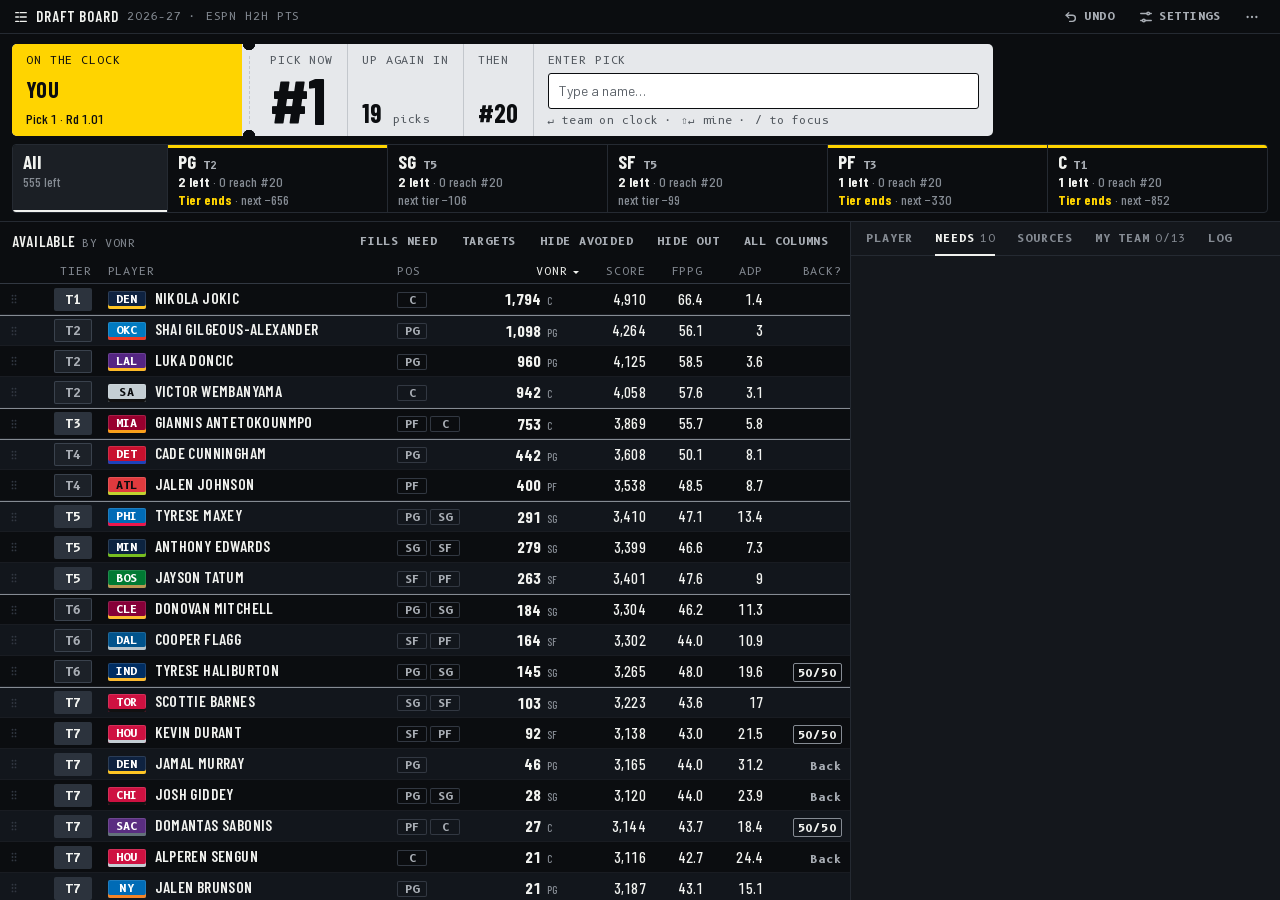
==== public/draft/index.html @ f54442d3 "Add unlisted fantasy basketball draft board at /draft/ Static copy of the 2026-27 ESPN H2H points dr" ====
<!doctype html>
<html lang="en">
<head>
<meta charset="utf-8">
<meta name="viewport" content="width=device-width, initial-scale=1">
<meta name="robots" content="noindex, nofollow">
<title>Draft Board 26–27</title>
<link rel="stylesheet" href="fonts/fonts.css">
<style>
:root{
  --ink:#0b0d10; --slate:#14171c; --slate-2:#1b1f25; --rule:#252a32; --rule-2:#323842;
  --steel:#858b93; --steel-2:#a9aeb5; --white:#f1f2ef;
  --paper:#e6e8eb; --paper-rule:#c3c7cc; --paper-ink:#0b0d10; --paper-label:#4d535a;
  --alert:#ffd400; --alert-ink:#0b0d10;
  --mono:"B612 Mono", ui-monospace, Menlo, monospace;
  --cond:"Barlow Condensed", "Arial Narrow", sans-serif;
  --sans:"Barlow", -apple-system, "Helvetica Neue", sans-serif;
  --num:500 15px/1 "Barlow Condensed", "Arial Narrow", sans-serif;
  --dock:270px;
  --band:#12161c;
  --ease:cubic-bezier(.2,.7,.2,1);
}
*{box-sizing:border-box}
html,body{height:100%;margin:0}
body{background:var(--ink);color:var(--white);font:400 13px/1.4 var(--sans);overflow:hidden;
  -webkit-font-smoothing:antialiased;caret-color:var(--alert)}
::selection{background:var(--alert);color:var(--alert-ink)}
:focus-visible{outline:2px solid var(--alert);outline-offset:2px}
*{scrollbar-width:thin;scrollbar-color:var(--rule-2) transparent}
::-webkit-scrollbar{width:9px;height:9px}
::-webkit-scrollbar-thumb{background:var(--rule-2);border:2px solid var(--ink);border-radius:6px}
::-webkit-scrollbar-track{background:transparent}
button,input,select,textarea{font:inherit;color:inherit}
svg.i{width:14px;height:14px;fill:none;stroke:currentColor;stroke-width:1.6;stroke-linecap:round;stroke-linejoin:round;flex:none}
.mono{font-family:var(--mono)}
.label{font:400 11px/1 var(--mono);letter-spacing:.08em;text-transform:uppercase;color:var(--steel)}

/* ---------- buttons: board vocabulary ---------- */
.btn{display:inline-flex;align-items:center;gap:6px;height:26px;padding:0 10px;border-radius:3px;cursor:pointer;
  font:700 11px/1 var(--mono);letter-spacing:.07em;text-transform:uppercase;white-space:nowrap;
  background:transparent;border:1px solid var(--rule-2);color:var(--white);transition:background .15s,border-color .15s,color .15s}
.btn:hover{border-color:var(--steel)}
.btn:active{background:var(--slate-2)}
.btn.primary{background:var(--alert);border-color:var(--alert);color:var(--alert-ink)}
.btn.primary:hover{background:#ffe04d}
.btn.ghost{border-color:transparent;color:var(--steel-2)}
.btn.ghost:hover{color:var(--white);border-color:var(--rule-2)}
.btn[aria-pressed="true"]{background:var(--white);border-color:var(--white);color:var(--ink)}
.btn.sm{height:24px;padding:0 8px;font-size:11px}
.btn:disabled{opacity:.35;cursor:default}

/* ---------- app frame ---------- */
.app{height:100vh;display:grid;grid-template-columns:minmax(0,1fr);grid-template-rows:auto auto auto minmax(0,1fr)}
.bar{display:flex;align-items:center;gap:10px;height:34px;padding:0 10px 0 14px;border-bottom:1px solid var(--rule)}
.brand{display:flex;align-items:center;gap:8px;font:600 15px/1 var(--cond);letter-spacing:.06em;text-transform:uppercase}
.brand .sub{font:400 11px/1 var(--mono);color:var(--steel);letter-spacing:.08em}
.bar-actions{margin-left:auto;display:flex;gap:2px}
#moreMenu{margin:0;inset:auto;position:fixed;top:36px;right:10px;background:var(--slate-2);border:1px solid var(--rule-2);border-radius:4px;padding:4px;color:var(--white)}
#moreMenu .btn{width:100%;justify-content:flex-start}

/* ---------- the boarding pass ---------- */
.pass{position:relative;z-index:5;display:grid;grid-template-columns:minmax(150px,230px) 14px auto auto auto minmax(200px,460px);justify-self:start;max-width:calc(100% - 24px);
  margin:10px 12px 8px;background:var(--paper);color:var(--paper-ink);border-radius:5px;min-height:92px}
.pass .seg{padding:11px 14px 10px;display:flex;flex-direction:column;justify-content:space-between;gap:6px;border-left:1px solid var(--paper-rule);min-width:0;white-space:nowrap}
.pass .seg:nth-child(3){border-left:0}
#segPick,#segIn,#segThen{min-width:max-content}
.pass .label{color:var(--paper-label)}
.pass .val{font:700 26px/1 var(--cond);letter-spacing:.01em}
.pass .val small{font:400 11px/1 var(--mono);color:var(--paper-label);margin-left:3px;letter-spacing:.04em}
.pass .numeral{font:700 64px/.82 var(--cond);letter-spacing:-.01em}
.stub{padding:11px 14px 10px;display:flex;flex-direction:column;justify-content:space-between;border-radius:5px 0 0 5px;transition:background .25s var(--ease)}
.stub .who{font:700 22px/1 var(--cond);text-transform:uppercase;letter-spacing:.02em;white-space:nowrap;overflow:hidden;text-overflow:ellipsis;max-width:200px}
.stub .pk{font:500 14px/1 var(--cond);color:var(--paper-label);font-variant-numeric:tabular-nums}
.pass.onme .stub{background:var(--alert)}
.pass.onme .stub .pk,.pass.onme .stub .label{color:var(--alert-ink)}
.perf{position:relative;background:
  radial-gradient(circle at 50% 0,var(--ink) 6px,transparent 6.5px) top/14px 14px no-repeat,
  radial-gradient(circle at 50% 100%,var(--ink) 6px,transparent 6.5px) bottom/14px 14px no-repeat}
.perf::after{content:"";position:absolute;left:6.5px;top:12px;bottom:12px;border-left:1.5px dashed var(--paper-rule)}
.pass.onme .perf{background-color:transparent}
.entry{position:relative}
.entry input{width:100%;height:36px;border:1.5px solid var(--paper-ink);border-radius:3px;background:#fff;padding:0 10px;
  font:700 14px/1 var(--mono);letter-spacing:.04em;text-transform:uppercase;color:var(--paper-ink);caret-color:var(--paper-ink)}
.entry input::placeholder{color:#5c6269;font-weight:400;text-transform:none;letter-spacing:0;font-family:var(--sans)}
.entry input:focus-visible{outline:2px solid var(--alert);outline-offset:1px}
.entry .hint.receipt{color:var(--paper-ink);white-space:nowrap;overflow:hidden;text-overflow:ellipsis}
.entry .hint.receipt b{background:var(--paper-ink);color:var(--paper);padding:2px 5px 1px;border-radius:2px;margin-right:4px}
.entry .hint{font:400 11px/1 var(--mono);color:var(--paper-label);letter-spacing:.04em}
#sugg{position:absolute;top:calc(100% - 6px);left:14px;right:14px;background:var(--slate-2);border:1px solid var(--rule-2);border-radius:4px;
  z-index:30;display:none;max-height:360px;overflow:auto;color:var(--white);box-shadow:0 10px 22px rgba(0,0,0,.45)}
#sugg .opt{display:grid;grid-template-columns:1fr auto;gap:8px;padding:7px 10px;cursor:pointer;align-items:baseline}
#sugg .opt.hl{background:var(--rule-2)}
#sugg .opt.gone{opacity:.4}
#sugg .opt .nm{font:600 15px/1.1 var(--cond);text-transform:uppercase;letter-spacing:.02em}
#sugg .opt .meta{font:400 11px/1 var(--mono);color:var(--steel)}
#sugg .foot{padding:6px 10px;border-top:1px solid var(--rule);font:400 10px/1.4 var(--mono);color:var(--steel)}

/* ---------- gate strip: tiers by position ---------- */
.gates{display:grid;grid-template-columns:.7fr repeat(5,1fr);margin:0 12px 8px;border:1px solid var(--rule);border-radius:4px;overflow:hidden}
.gate{all:unset;cursor:pointer;padding:7px 10px 6px;border-left:1px solid var(--rule);display:flex;flex-direction:column;gap:4px;position:relative;min-width:0}
.gate:first-child{border-left:0}
.gate:hover{background:var(--slate)}
.gate[aria-pressed="true"]{background:var(--slate-2)}
.gate[aria-pressed="true"]::after{content:"";position:absolute;left:0;right:0;bottom:0;height:2px;background:var(--white)}
.gate .g{display:flex;align-items:baseline;gap:6px}
.gate .pos{font:700 19px/1 var(--cond);letter-spacing:.02em}
.gate .t{font:700 11px/1 var(--mono);color:var(--steel-2)}
.gate .s{font:500 13.5px/1 var(--cond);font-variant-numeric:tabular-nums;color:var(--steel);white-space:nowrap;overflow:hidden;text-overflow:ellipsis}
.gate .s b{color:var(--white);font-weight:700}
.gate.cliff{box-shadow:inset 0 3px 0 var(--alert)}
.gate.cliff .ends{color:var(--alert)}
.gate.worst{background:var(--alert);color:var(--alert-ink);box-shadow:none}
.gate.worst .t,.gate.worst .s,.gate.worst .s b,.gate.worst .ends{color:var(--alert-ink)}
.gate.worst:hover{background:#ffe04d}
.gate.filled .pos,.gate.filled .s,.gate.filled .s b,.gate.filled .t{color:var(--steel)}

/* ---------- main split ---------- */
.main{display:grid;grid-template-rows:minmax(0,1fr) var(--dock);min-height:0;border-top:1px solid var(--rule)}
.main.collapsed{grid-template-rows:minmax(0,1fr) 34px}
@media (min-width:1200px){
  .main,.main.collapsed{grid-template-rows:none;grid-template-columns:minmax(0,1fr) 430px}
  .dock{border-top:0 !important;border-left:1px solid var(--rule)}
  #collapse{display:none}
  .main.collapsed .dock-body{display:block}
}

/* ---------- departures board ---------- */
.board{display:flex;flex-direction:column;min-height:0;container-type:inline-size}
.board-head{display:flex;align-items:center;gap:6px;padding:7px 12px;flex-wrap:wrap}
.board-head h2{margin:0 8px 0 0;font:600 15px/1 var(--cond);letter-spacing:.06em;text-transform:uppercase}
.board-head h2 span{font:400 11px/1 var(--mono);color:var(--steel);letter-spacing:.06em;margin-left:6px}
.board-head .sp{flex:1}
.board-scroll{overflow:auto;flex:1;min-height:0}
table.dep{border-collapse:separate;border-spacing:0;width:100%}
.dep th{position:sticky;top:0;z-index:2;background:var(--ink);text-align:right;padding:6px 8px;border-bottom:1px solid var(--rule-2);
  font:400 11px/1 var(--mono);letter-spacing:.08em;text-transform:uppercase;color:var(--steel);white-space:nowrap;cursor:pointer;user-select:none}
.dep th.l{text-align:left}
.dep th:hover{color:var(--white)}
.dep th.on{color:var(--white)}
.dep th.on::after{content:"";display:inline-block;margin-left:5px;border:3.5px solid transparent;border-top-color:currentColor;transform:translateY(2px)}
.dep th.on.asc::after{border-top-color:transparent;border-bottom-color:currentColor;transform:translateY(-2px)}
.dep td{padding:0 8px;height:31px;text-align:right;white-space:nowrap;border-bottom:1px solid #191c22;
  font:var(--num);font-variant-numeric:tabular-nums;letter-spacing:.01em}
.dep td.l{text-align:left}
.dep tbody tr{cursor:pointer;background:var(--ink)}
.dep tbody tr.alt td{background:var(--band)}
.dep tbody tr:hover td{background:var(--slate)}
.dep tbody tr.sel td{background:var(--slate-2)}
.dep td.mk{width:52px;padding:0 0 0 6px;color:var(--steel-2)}
.grip{display:inline-flex;align-items:center;justify-content:center;width:16px;height:22px;margin-right:4px;vertical-align:middle;cursor:grab;color:var(--rule-2);border-radius:2px}
.grip svg.i{width:14px;height:14px}
.dep tr:hover .grip{color:var(--steel-2)}
.grip:hover{background:var(--rule-2);color:var(--white) !important}
.grip:active{cursor:grabbing}
.dep td.my{color:var(--steel-2);width:44px}
.dep .my{display:none}
.board.has-order .dep .my{display:table-cell}
.dep tr.dragging td{opacity:.35}
.dep tr.drop-before td{box-shadow:inset 0 2px 0 var(--white)}
.dep tr.drop-after td{box-shadow:inset 0 -2px 0 var(--white)}
.dep td.mk span{display:inline-flex;gap:3px;vertical-align:middle}
.dep td.mk svg.i{width:12px;height:12px}
.dep td.mk .star{fill:var(--white);stroke:var(--white)}
.dep td.nm{max-width:260px;overflow:hidden;text-overflow:ellipsis}
.tm{display:inline-block;min-width:38px;margin-right:9px;padding:3px 4px 4px;border-radius:2px;text-align:center;vertical-align:1px;
  font:700 11px/1 var(--mono);letter-spacing:.03em;background:var(--a);color:var(--t);
  box-shadow:inset 0 -3px 0 var(--b),inset 0 0 0 1px rgba(255,255,255,.12)}
.tm.fa{background:var(--rule-2);color:var(--steel-2);box-shadow:none}
.pp-band{height:6px;margin:-12px -14px 12px;background:linear-gradient(90deg,var(--a) 0 78%,var(--b) 78% 100%)}
.dep .pname{font:600 15.5px/1 var(--cond);text-transform:uppercase;letter-spacing:.025em;color:var(--white)}
.dep .meta{font:400 11px/1 var(--mono);color:var(--steel);margin-left:8px;letter-spacing:.02em}
.tag{display:inline-block;font:700 11px/1 var(--mono);letter-spacing:.06em;padding:2px 4px 1px;border-radius:2px;margin-left:6px;vertical-align:2px;border:1px solid var(--steel);color:var(--steel-2)}
.tag.out{background:var(--white);border-color:var(--white);color:var(--ink)}
.need-dot{display:inline-block;width:5px;height:5px;background:var(--white);margin-left:7px;vertical-align:3px}
.dep td.vonr b{font-weight:700;color:var(--white);font-size:16px}
.dep td.vonr .slot{display:inline-block;width:32px;text-align:left;margin-left:6px;color:var(--steel);font-size:11px}
.dep td.vonr.neg b{color:var(--steel);font-weight:500}
.dep td.dim{color:var(--steel)}
.dep td.hi{color:var(--white);font-weight:700}
.status{font:700 11px/1 var(--mono);letter-spacing:.08em}
.status.gone{color:var(--steel)}
.status.now{color:var(--white)}
.status.maybe{color:var(--white);border:1px solid var(--steel);padding:2px 4px 1px;border-radius:2px}
.status.risky{background:var(--alert);color:var(--alert-ink);padding:3px 5px 2px;border-radius:2px}
.status.safe{color:var(--steel-2)}
.dep td.acts{width:1%;padding-right:12px;position:sticky;right:0;background:inherit}
.dep th:last-child{position:sticky;right:0}
.dep tr:hover td.acts{background:var(--slate)} .dep tr.sel td.acts{background:var(--slate-2)}
.dep td.acts .btn{visibility:hidden}
.dep tr:hover td.acts .btn,.dep tr.sel td.acts .btn{visibility:visible}
.dep tr.avoid td{opacity:.32}
.dep tr.unreach .pname{color:var(--steel-2)}
.dep tr.unreach td:not(.mk):not(.nm){color:var(--steel)}
.dep tr.unreach td.vonr b{color:var(--steel-2)}
.dep tr.avoid .pname{text-decoration:line-through}
.dep tr.changed td.mk{box-shadow:inset 4px 0 0 var(--alert)}
.dep tr.tstep td{border-top:1px solid var(--steel)}
.dep td.poscell{white-space:nowrap;width:1%}
.postok{all:unset;cursor:pointer;display:inline-block;min-width:22px;margin-right:3px;padding:3px 4px 2px;border-radius:2px;text-align:center;
  font:700 11px/1 var(--mono);letter-spacing:.02em;color:var(--steel-2);box-shadow:inset 0 0 0 1px var(--rule-2)}
.postok:hover{color:var(--white);box-shadow:inset 0 0 0 1px var(--steel)}
.postok[aria-pressed="true"]{background:var(--white);color:var(--ink);box-shadow:none}
.postok:focus-visible{outline:2px solid var(--alert);outline-offset:1px}
.dep td.tiercell{padding:0 8px 0 2px;width:44px;text-align:center}
.tierblk{display:block;height:23px;line-height:23px;border-radius:2px;font:700 12px/23px var(--mono);letter-spacing:.02em}
.tierblk.odd{background:#2c333d;color:var(--white)}
.tierblk.even{background:#1c2128;color:var(--steel-2);box-shadow:inset 0 0 0 1px #3a424d}
.tierblk.none{color:var(--steel)}
.dep th[data-sort="tier"]{text-align:center}
.dep tr.sep td{height:22px;background:var(--ink);border-bottom:1px solid var(--rule-2);cursor:default;text-align:left;padding-left:12px}
.dep tr.sep:hover td{background:var(--ink)}
.dep tr.sep .label{color:var(--steel-2)}
.dep tr.sep .label b{color:var(--white);font-weight:700}
@container (max-width:700px){ .dep .p2{display:none} }
@container (max-width:1120px){ .dep .acts{display:none} }
@container (max-width:980px){ .dep .p3{display:none} }
@container (max-width:1320px){ .dep .p4{display:none} }
.board.all .dep .p2,.board.all .dep .p3,.board.all .dep .p4{display:table-cell}
.empty-row td{height:80px;text-align:center;color:var(--steel);font-family:var(--sans)}

/* ---------- dock ---------- */
.dock{display:flex;flex-direction:column;min-height:0;border-top:1px solid var(--rule-2);background:var(--slate)}
.tabs{display:flex;align-items:stretch;height:34px;border-bottom:1px solid var(--rule);padding:0 6px 0 4px;flex:none}
.tab{all:unset;cursor:pointer;padding:0 11px;display:flex;align-items:center;font:700 11px/1 var(--mono);letter-spacing:.08em;text-transform:uppercase;color:var(--steel);position:relative}
.tab:hover{color:var(--white)}
.tab[aria-selected="true"]{color:var(--white)}
.tab[aria-selected="true"]::after{content:"";position:absolute;left:11px;right:11px;bottom:-1px;height:2px;background:var(--white)}
.tab .n{color:var(--steel);margin-left:5px;font-weight:400}
.tabs .sp{flex:1}
#collapse svg{transition:transform .2s var(--ease)}
.main.collapsed #collapse svg{transform:rotate(180deg)}
.main.collapsed .dock-body{display:none}
.dock-body{overflow:auto;flex:1;min-height:0;padding:12px 14px 16px}
.dock-body h3{margin:16px 0 8px;font:400 11px/1 var(--mono);letter-spacing:.08em;text-transform:uppercase;color:var(--steel)}
.dock-body h3:first-child{margin-top:0}
.empty{color:var(--steel);font:400 13px/1.5 var(--sans);max-width:46ch}
.empty kbd{font:700 10.5px/1 var(--mono);border:1px solid var(--rule-2);border-radius:3px;padding:2px 5px;color:var(--white)}

/* player pass */
.pp-head{display:flex;justify-content:space-between;align-items:flex-start;gap:10px}
.pp-name{font:700 26px/1 var(--cond);text-transform:uppercase;letter-spacing:.02em}
.pp-meta{font:400 11px/1 var(--mono);color:var(--steel);margin-top:6px;letter-spacing:.04em}
.pp-acts{display:flex;gap:6px;flex:none}
.pp-marks{display:flex;gap:6px;margin:12px 0 0;align-items:center;flex-wrap:wrap}
.pp-marks .adj{margin-left:auto;display:flex;align-items:center;gap:6px}
.field{background:var(--ink);border:1px solid var(--rule-2);border-radius:3px;padding:5px 8px;font:400 12.5px/1.3 var(--mono)}
.field:focus{border-color:var(--steel)}
.segs{display:grid;grid-template-columns:repeat(4,1fr);border:1px solid var(--rule);border-radius:4px;margin-top:12px}
.segs > div{padding:8px 10px 7px;border-left:1px solid var(--rule);border-top:1px solid var(--rule);display:flex;flex-direction:column;gap:5px;min-width:0}
.segs > div:nth-child(4n+1){border-left:0}
.segs > div:nth-child(-n+4){border-top:0}
.segs .v{font:700 20px/1 var(--cond);font-variant-numeric:tabular-nums;white-space:nowrap}
.segs .v small{font:400 11px/1 var(--mono);color:var(--steel);margin-left:5px}
.srcwrap{overflow-x:auto;margin-top:12px;border:1px solid var(--rule);border-radius:4px}
table.src{border-collapse:collapse;width:100%;font:var(--num);font-variant-numeric:tabular-nums}
.src th{font:400 11px/1 var(--mono);letter-spacing:.08em;color:var(--steel);text-align:right;padding:7px 7px 6px;border-bottom:1px solid var(--rule)}
.src td{padding:6px 7px;text-align:right;border-bottom:1px solid #20242b;white-space:nowrap}
.src th:first-child,.src td:first-child{text-align:left;padding-left:10px;position:sticky;left:0;background:var(--slate)}
.src tbody tr:nth-child(even) td:first-child{background:#181c22}
.src tbody tr:nth-child(even) td{background:#181c22}
.src tr.blend td{font-weight:700;border-bottom:0;color:var(--white)}
.src td.f{font-weight:700}
.weeks{display:flex;gap:2px;align-items:flex-end;height:36px;margin-top:8px}
.weeks i{flex:1;background:var(--rule-2)}
.weeks i.po{background:var(--white)}
.weeks-cap{display:flex;gap:14px;flex-wrap:wrap;font:500 14px/1.4 var(--cond);color:var(--steel);margin-top:6px}
.weeks-cap b{color:var(--white)}
textarea.field{width:100%;min-height:52px;resize:vertical;font-family:var(--sans);font-size:13px;margin-top:4px}
.outlook{color:var(--steel-2);font:400 13px/1.55 var(--sans);max-width:68ch;margin:0}

/* needs / sources / team / log */
.need{display:grid;grid-template-columns:52px 1fr;gap:4px 10px;padding:9px 0;border-bottom:1px solid var(--rule)}
.need:last-child{border-bottom:0}
.need .slot{font:700 20px/1 var(--cond)}
.nopts{display:flex;flex-wrap:wrap;gap:4px 16px;align-items:center}
.nopt{cursor:pointer;white-space:nowrap;display:inline-flex;align-items:center;gap:0}
.nopt .pname{font:600 15px/1.1 var(--cond);text-transform:uppercase;letter-spacing:.02em}
.nopt:hover .pname{text-decoration:underline;text-underline-offset:3px}
.nopt b{font:700 14px/1 var(--cond);margin-left:5px;color:var(--steel-2)}
.nopt .status{margin-left:6px}
.need{padding:7px 0 !important}
.need .repl{font:500 14px/1.4 var(--cond);color:var(--steel);grid-column:2}
.need .repl b{color:var(--steel-2);font-weight:700}
.row{display:grid;grid-template-columns:1fr auto auto;gap:10px;align-items:baseline;padding:4px 0;cursor:pointer}
.row:hover .pname{color:var(--white);text-decoration:underline;text-underline-offset:3px}
.row .pname{font:600 15px/1.1 var(--cond);text-transform:uppercase;letter-spacing:.02em;white-space:nowrap;overflow:hidden;text-overflow:ellipsis;transition:color .15s}
.row .v{font:700 15px/1 var(--cond);font-variant-numeric:tabular-nums}
.row .v.dim{color:var(--steel);font-weight:400}
.srcs{display:grid;grid-template-columns:repeat(auto-fill,minmax(250px,1fr));gap:0 22px}
.srcblk{padding:8px 0 10px;border-bottom:1px solid var(--rule)}
.srcblk h4{margin:0 0 4px;font:400 11px/1 var(--mono);letter-spacing:.08em;text-transform:uppercase;color:var(--steel);display:flex;justify-content:space-between}
.roster{display:grid;grid-template-columns:repeat(auto-fill,minmax(150px,1fr));border:1px solid var(--rule);border-radius:4px}
.roster > div{padding:8px 10px;border-right:1px solid var(--rule);border-bottom:1px solid var(--rule);display:flex;flex-direction:column;gap:5px;min-width:0;cursor:default}
.roster .pname{font:600 15px/1.1 var(--cond);text-transform:uppercase;letter-spacing:.02em;white-space:nowrap;overflow:hidden;text-overflow:ellipsis}
.roster .open .pname{color:var(--steel)}
.roster .bench .label{color:var(--steel)}
.totals{display:flex;gap:22px;margin-top:12px;flex-wrap:wrap}
.totals div{display:flex;flex-direction:column;gap:5px}
.totals .v{font:700 24px/1 var(--cond);font-variant-numeric:tabular-nums}
.log .pk{display:grid;grid-template-columns:44px 110px 1fr 22px;align-items:center;height:30px;border-bottom:1px solid var(--rule);font:var(--num);font-variant-numeric:tabular-nums}
.log .pk .who{font:400 11px/1 var(--mono);letter-spacing:.04em}
.log .pk .who{color:var(--steel);white-space:nowrap;overflow:hidden;text-overflow:ellipsis;padding-right:8px}
.upnext{display:flex;flex-wrap:wrap;gap:6px 14px;margin:0 0 14px}
.upnext span{font:500 14px/1 var(--cond);color:var(--steel-2);white-space:nowrap}
.upnext span b{font:400 11px/1 var(--mono);color:var(--steel);margin-right:5px}
.upnext span.me{color:var(--alert-ink);background:var(--white);padding:2px 5px;border-radius:2px}
.upnext span.me b{color:var(--alert-ink)}
.teamsel{all:unset;cursor:pointer;max-width:100%;overflow:hidden;text-overflow:ellipsis;white-space:nowrap;font:400 11px/1 var(--mono);color:var(--steel);border-bottom:1px dashed var(--rule-2);padding-bottom:1px}
.teamsel:hover{color:var(--white)}
.teamsel:focus-visible{outline:2px solid var(--alert);outline-offset:2px}
.log .pk.me .teamsel{background:var(--white);color:var(--ink);padding:2px 5px 1px;border-radius:2px;font-weight:700;border:0}
.log .pk.me .who span{background:var(--white);color:var(--ink);padding:2px 5px 1px;border-radius:2px;font-weight:700}
.log .pk .pname{font:600 15px/1 var(--cond);text-transform:uppercase;letter-spacing:.02em;cursor:pointer}
.log .pk .x{all:unset;cursor:pointer;color:var(--steel);display:flex;justify-content:center}
.log .pk .x:hover{color:var(--white)}
.log .pk.future{color:var(--steel)}
.log .pk.future .pname{color:var(--steel);cursor:default}

/* ---------- settings ---------- */
dialog{background:var(--slate);color:var(--white);border:1px solid var(--rule-2);border-radius:6px;padding:20px 22px;width:min(760px,94vw);max-height:90vh}
dialog::backdrop{background:rgba(5,6,8,.72)}
dialog h2{margin:0 0 4px;font:700 22px/1 var(--cond);text-transform:uppercase;letter-spacing:.03em}
dialog h4{margin:18px 0 8px}
.grid{display:grid;grid-template-columns:repeat(auto-fill,minmax(112px,1fr));gap:10px 12px}
.grid label{display:flex;flex-direction:column;gap:5px}
.grid .field{width:100%}
.dlg-foot{display:flex;gap:8px;justify-content:flex-end;margin-top:20px}
.note{color:var(--steel);font:400 12px/1.5 var(--sans);margin:8px 0 0;max-width:72ch}
.note code{font-family:var(--mono);font-size:11px;color:var(--steel-2)}

@media (max-width:620px){
  .pass{grid-template-columns:1fr 14px auto}
  #segIn,#segThen{display:none}
  .pass .entry{grid-column:1 / -1;border-left:0;border-top:1px solid var(--paper-rule)}
  .pass .numeral{font-size:52px}
  .brand .sub{display:none}
  .gates{grid-template-columns:repeat(3,1fr)}
  .gate:nth-child(4){border-left:0}
  .gate:nth-child(n+4){border-top:1px solid var(--rule)}
  :root{--dock:230px}
}
@media (prefers-reduced-motion:reduce){ *{transition:none !important;animation:none !important} }
</style>
</head>
<body>
<svg width="0" height="0" style="position:absolute" aria-hidden="true">
  <symbol id="i-board" viewBox="0 0 16 16"><path d="M2 3h3M7 3h7M2 8h3M7 8h7M2 13h3M7 13h7"/></symbol>
  <symbol id="i-star" viewBox="0 0 16 16"><path d="M8 1.9l1.85 3.9 4.25.5-3.15 2.9.85 4.2L8 11.3l-3.8 2.1.85-4.2L1.9 6.3l4.25-.5z"/></symbol>
  <symbol id="i-flag" viewBox="0 0 16 16"><path d="M3.5 14.5V2M3.5 2.5h8.5L10 5.75 12 9H3.5"/></symbol>
  <symbol id="i-ban" viewBox="0 0 16 16"><circle cx="8" cy="8" r="6"/><path d="M3.8 12.2l8.4-8.4"/></symbol>
  <symbol id="i-undo" viewBox="0 0 16 16"><path d="M5.5 3 2.5 6l3 3"/><path d="M2.5 6h7a3.5 3.5 0 0 1 0 7H6.5"/></symbol>
  <symbol id="i-sliders" viewBox="0 0 16 16"><path d="M2 4h7M12 4h2M2 12h2M7 12h7"/><circle cx="10.5" cy="4" r="1.5"/><circle cx="5.5" cy="12" r="1.5"/></symbol>
  <symbol id="i-x" viewBox="0 0 16 16"><path d="M4.5 4.5l7 7M11.5 4.5l-7 7"/></symbol>
  <symbol id="i-chev" viewBox="0 0 16 16"><path d="M4 6.5l4 4 4-4"/></symbol>
  <symbol id="i-grip" viewBox="0 0 16 16"><path d="M6 3.5h.01M10 3.5h.01M6 8h.01M10 8h.01M6 12.5h.01M10 12.5h.01" stroke-width="2.4"/></symbol>
  <symbol id="i-more" viewBox="0 0 16 16"><path d="M3 8h.01M8 8h.01M13 8h.01" stroke-width="2.6"/></symbol>
</svg>

<div class="app">
  <header class="bar">
    <span class="brand"><svg class="i"><use href="#i-board"/></svg>Draft Board <span class="sub">2026–27 · ESPN H2H PTS</span></span>
    <div class="bar-actions">
      <button class="btn ghost" id="undo" title="Undo last pick (⌘Z)"><svg class="i"><use href="#i-undo"/></svg>Undo</button>
      <button class="btn ghost" id="openSettings"><svg class="i"><use href="#i-sliders"/></svg>Settings</button>
      <button class="btn ghost" id="moreBtn" popovertarget="moreMenu" aria-label="More actions"><svg class="i"><use href="#i-more"/></svg></button>
      <div id="moreMenu" popover>
        <button class="btn ghost" id="export">Export backup</button>
        <button class="btn ghost" id="import">Import backup</button>
        <button class="btn ghost" id="newDraft">New draft</button>
      </div>
      <input id="importFile" type="file" accept="application/json" hidden>
    </div>
  </header>

  <section class="pass" id="pass" aria-label="Pick status">
    <div class="stub" id="stub"></div>
    <div class="perf" aria-hidden="true"></div>
    <div class="seg" id="segPick"></div>
    <div class="seg" id="segIn"></div>
    <div class="seg" id="segThen"></div>
    <div class="seg entry">
      <span class="label">Enter pick</span>
      <input id="search" type="text" autocomplete="off" spellcheck="false" placeholder="Type a name…" aria-label="Player name">
      <span class="hint" id="hint" aria-live="polite">↵ team on clock · ⇧↵ mine · / to focus</span>
      <div id="sugg" role="listbox"></div>
    </div>
  </section>

  <nav class="gates" id="gates" aria-label="Positions"></nav>

  <main class="main" id="main">
    <section class="board" id="board">
      <div class="board-head" id="boardHead"></div>
      <div class="board-scroll" id="boardScroll"><table class="dep" id="tbl"><thead></thead><tbody></tbody></table></div>
    </section>
    <aside class="dock">
      <div class="tabs" role="tablist" id="tabs"></div>
      <div class="dock-body" id="dockBody"></div>
    </aside>
  </main>
</div>

<dialog id="settings"></dialog>

<script src="data.js"></script>
<script>
"use strict";
const D = window.DRAFT_DATA;
if (!D) { document.body.innerHTML = '<p style="padding:20px;font-family:sans-serif">data.js not found. Run <code>python3 build_data.py</code> in this folder.</p>'; throw new Error("no data"); }

// ------------------------------------------------------------------ persistence
const store = {
  get(k, d) { try { const v = localStorage.getItem("fbd." + k); return v == null ? d : JSON.parse(v); } catch { return d; } },
  set(k, v) { try { localStorage.setItem("fbd." + k, JSON.stringify(v)); } catch {} },
};
const DEFAULTS = {
  teams: 10, mySlot: 1, rounds: 13,
  slots: { PG: 1, SG: 1, SF: 1, PF: 1, C: 1, G: 1, F: 1, UTIL: 3 },
  // ESPN default H2H points scoring
  scoring: { pts: 1, reb: 1, ast: 2, stl: 4, blk: 4, tpm: 1, fgm: 2, fga: -1, ftm: 1, fta: -1, to: -2 },
  weights: { espn: 45, fp: 35, last: 20 },
  rankBy: "total", poEmph: 1, poStart: null, poEnd: null, offNight: 7, lookahead: 1, tierGap: 1.8, teamNames: [],
};
const SCORE_LABELS = { pts: "PTS", reb: "REB", ast: "AST", stl: "STL", blk: "BLK", tpm: "3PM", fgm: "FGM", fga: "FGA", ftm: "FTM", fta: "FTA", to: "TO" };
function loadSettings() {
  const s = store.get("settings", {});
  return { ...DEFAULTS, ...s, slots: { ...DEFAULTS.slots, ...(s.slots || {}) },
    scoring: { ...DEFAULTS.scoring, ...(s.scoring || {}) }, weights: { ...DEFAULTS.weights, ...(s.weights || {}) }, teamNames: s.teamNames || [] };
}
let S = loadSettings();
let PREFS = store.get("prefs", {});        // id -> {target, flag, avoid, note, adj}
let PICKS = store.get("picks", []);        // [{id, mine:bool}] in draft order
let ORDER = store.get("order", null);      // your own player order (ids), set by dragging rows
let ORDER_POS = new Map();
const indexOrder = () => { ORDER_POS = new Map((ORDER || []).map((id, i) => [String(id), i])); };
indexOrder();
const ui = { sort: "vonr", dir: -1, pos: "ALL", q: "", hideAvoid: false, hideOut: false, onlyTargets: false, onlyNeeds: false, sel: null, hl: 0 };
const saveAll = () => { store.set("settings", S); store.set("prefs", PREFS); store.set("picks", PICKS); };
const pref = id => PREFS[id] || {};
function setPref(id, patch) {
  const v = { ...pref(id), ...patch };
  Object.keys(v).forEach(k => { if (v[k] === false || v[k] === "" || v[k] == null || v[k] === 0) delete v[k]; });
  if (Object.keys(v).length) PREFS[id] = v; else delete PREFS[id];
  saveAll(); recompute(); render();
}

// ------------------------------------------------------------------ schedule
const players = D.players;
const byId = new Map(players.map(p => [String(p.id), p]));
const opening = new Date(D.opening + "T12:00:00");
const dayDate = d => { const x = new Date(opening); x.setDate(x.getDate() + d - 1); return x; };
const fmtD = d => dayDate(d).toLocaleDateString(undefined, { month: "short", day: "numeric" });
const dayGames = Array(D.lastDay + 2).fill(0);
Object.values(D.teamDays).forEach(ds => ds.forEach(d => dayGames[d] += 0.5));

// Fantasy weeks: Mon–Sun; ESPN merges the short opening week into week 2 and the All-Star break week into the week before.
const WEEKS = (() => {
  const w = []; let cur = null;
  for (let d = 1; d <= D.lastDay; d++) {
    if (!cur || dayDate(d).getDay() === 1) { cur = { start: d, end: d }; w.push(cur); } else cur.end = d;
  }
  if (w.length > 1 && w[0].end - w[0].start < 6) { w[1].start = w[0].start; w.shift(); }
  const games = x => { let n = 0; for (let d = x.start; d <= x.end; d++) n += dayGames[d]; return n; };
  const feb = w.map((x, i) => [i, games(x)]).filter(([i]) => dayDate(w[i].start).getMonth() === 1);
  if (feb.length) {
    const [i, g] = feb.reduce((a, b) => (b[1] < a[1] ? b : a));
    const med = w.map(games).sort((a, b) => a - b)[Math.floor(w.length / 2)];
    if (i > 0 && g < med * 0.7) { w[i - 1].end = w[i].end; w.splice(i, 1); }
  }
  return w.map((x, i) => ({ ...x, n: i + 1, label: `Wk ${i + 1} · ${fmtD(x.start)}–${fmtD(x.end)}` }));
})();

let TEAM = {}, AVG_PO = 0;
function computeSchedule() {
  // default fantasy playoffs = last 4 weeks (ESPN default: two 2-week rounds)
  if (S.poStart == null || S.poStart > WEEKS.length) S.poStart = Math.max(1, WEEKS.length - 3);
  if (S.poEnd == null || S.poEnd > WEEKS.length || S.poEnd < S.poStart) S.poEnd = WEEKS.length;
  TEAM = {};
  for (const [t, ds] of Object.entries(D.teamDays)) {
    const set = new Set(ds);
    const perWeek = WEEKS.map(w => ds.filter(d => d >= w.start && d <= w.end).length);
    let po = 0; for (let i = S.poStart - 1; i < S.poEnd; i++) po += perWeek[i] || 0;
    TEAM[t] = { total: ds.length, perWeek, po, b2b: ds.filter(d => set.has(d - 1)).length,
      off: ds.filter(d => dayGames[d] <= S.offNight).length };
  }
  const v = Object.values(TEAM); AVG_PO = v.reduce((a, t) => a + t.po, 0) / v.length;
}

// ------------------------------------------------------------------ valuation
const fppg = line => { if (!line) return null; let s = 0; for (const k in S.scoring) s += (line[k] || 0) * S.scoring[k]; return s; };
let RANKED = [], REPL = 0;
function recompute() {
  computeSchedule();
  for (const p of players) {
    p.fE = fppg(p.proj.espn); p.fF = fppg(p.proj.fp);
    p.fL = p.last && p.last.gp >= 5 ? fppg(p.last) : null;
    let sw = 0, sv = 0;
    const add = (v, w) => { if (v != null && w > 0) { sv += v * w; sw += w; } };
    add(p.fE, S.weights.espn); add(p.fF, S.weights.fp);
    add(p.fL, S.weights.last * Math.min(1, (p.last?.gp || 0) / 40));
    const adj = +pref(p.id).adj || 0;
    p.blend = sw ? sv / sw + adj : null;
    const gps = [p.proj.espn?.gp, p.proj.fp?.gp].filter(Boolean);
    p.gp = gps.length ? gps.reduce((a, b) => a + b) / gps.length : (p.last ? Math.min(70, p.last.gp) : 55);
    const t = TEAM[p.team];
    p.po = t ? t.po : null;
    p.total = p.blend != null ? p.blend * p.gp : null;
    if (p.blend == null) p.score = null;
    else if (S.rankBy === "fppg") p.score = p.blend + (t ? S.poEmph * (t.po - AVG_PO) * p.blend / p.gp : 0);
    else p.score = p.total + (t ? S.poEmph * (t.po - AVG_PO) * p.blend : 0);
  }
  RANKED = players.filter(p => p.score != null).sort((a, b) => b.score - a.score);
  RANKED.forEach((p, i) => p.rank = i + 1);
  assignTiers(RANKED);
  players.filter(p => p.score == null).forEach(p => p.rank = null);
  const r = RANKED[S.teams * S.rounds]; REPL = r ? r.score : 0;
  for (const p of players) {
    p.vor = p.score != null ? p.score - REPL : null;
    const adp = p.espnAdp ?? p.yahooAdp;
    p.vsAdp = adp && p.rank ? adp - p.rank : null;
  }
}

// ------------------------------------------------------------------ draft state
const taken = () => new Set(PICKS.map(k => String(k.id)));
const onClockTeam = n => { const r = Math.ceil(n / S.teams), i = (n - 1) % S.teams; return r % 2 ? i + 1 : S.teams - i; };
const pickTeam = (k, idx) => k.team ?? (k.mine ? S.mySlot : onClockTeam(idx + 1));
// Older saves didn't store the team; pin it now so removing a pick never re-teams the ones after it
PICKS.forEach((k, i) => { if (k.team == null) k.team = pickTeam(k, i); });
let RECEIPT = null, RECEIPT_TIMER = null;
function showReceipt(r) {
  RECEIPT = r; clearTimeout(RECEIPT_TIMER);
  RECEIPT_TIMER = setTimeout(() => { RECEIPT = null; renderReceipt(); }, 6000);
}
const curPick = () => PICKS.length + 1;
function myPickNumbers() { const out = []; for (let n = 1; n <= S.teams * S.rounds; n++) if (onClockTeam(n) === S.mySlot) out.push(n); return out; }
function nextTarget() {
  // pick at which a player must still be available: my next turn (or the one after, if I'm on the clock now)
  const n = curPick(), mine = myPickNumbers();
  return onClockTeam(n) === S.mySlot ? mine.find(x => x > n) : mine.find(x => x >= n);
}
function myPlayers() { return PICKS.map((k, i) => [k, i]).filter(([k, i]) => pickTeam(k, i) === S.mySlot).map(([k]) => byId.get(String(k.id))).filter(Boolean); }
function avail(p, until) {
  const adp = p.espnAdp ?? p.yahooAdp;
  if (!adp || !until) return null;
  if (adp < until - 2) return "gone"; if (adp <= until + 3) return "risky"; return "safe";
}
function draft(id, forceMine) {
  id = String(id);
  if (taken().has(id) || PICKS.length >= S.teams * S.rounds) return;
  const n = curPick(), team = forceMine ? S.mySlot : onClockTeam(n);
  PICKS.push({ id, mine: team === S.mySlot, team });
  UNSEEN.clear();
  showReceipt({ kind: "boarded", n, team, name: byId.get(id)?.name || id });
  saveAll(); render();
}
function undo() {
  if (!PICKS.length) return;
  const k = PICKS.pop(), n = PICKS.length + 1;
  UNSEEN.clear();
  showReceipt({ kind: "undone", n, team: k.team, name: byId.get(String(k.id))?.name || k.id });
  saveAll(); render();
}
function setPickTeam(i, team) { if (!PICKS[i]) return; PICKS[i].team = team; PICKS[i].mine = team === S.mySlot; saveAll(); render(); }
function removePick(i) { PICKS.splice(i, 1); saveAll(); render(); }

// ------------------------------------------------------------------ roster slots
function slotList() { const L = []; for (const [k, n] of Object.entries(S.slots)) for (let i = 0; i < n; i++) L.push(k); return L; }
function elig(p, slot) {
  const ps = p.pos || [];
  if (slot === "UTIL") return true;
  if (slot === "G") return ps.includes("PG") || ps.includes("SG");
  if (slot === "F") return ps.includes("SF") || ps.includes("PF");
  return ps.includes(slot);
}
function matchSlots(list) {
  const slots = slotList(), own = Array(slots.length).fill(-1);
  const order = [...slots.keys()].sort((a, b) => (slots[a] === "UTIL") - (slots[b] === "UTIL")); // fill specific slots first
  const tryK = (i, seen) => {
    for (const s of order) {
      if (seen[s] || !elig(list[i], slots[s])) continue;
      seen[s] = 1;
      if (own[s] < 0 || tryK(own[s], seen)) { own[s] = i; return true; }
    }
    return false;
  };
  let n = 0; list.forEach((_, i) => { if (tryK(i, [])) n++; });
  return { slots, own, n };
}

// ------------------------------------------------------------------ tiers & value over next replacement
// Tier breaks: a gap between neighbours that is much larger than the typical gap around it.
function assignTiers(list) {
  const s = list.map(p => p.score), gaps = s.slice(0, -1).map((v, i) => v - s[i + 1]);
  let t = 1; if (list[0]) list[0].tier = 1;
  for (let i = 0; i < gaps.length; i++) {
    const lo = Math.max(0, i - 6), hi = Math.min(gaps.length, i + 7);
    const w = gaps.slice(lo, hi).filter((_, j) => lo + j !== i).sort((a, b) => a - b);
    const med = w[Math.floor(w.length / 2)] || 0;
    if (gaps[i] > S.tierGap * med && gaps[i] > 0.012 * Math.abs(s[i])) t++;
    list[i + 1].tier = t;
  }
  players.filter(p => p.score == null).forEach(p => p.tier = null);
}
const SLOT_POS = { PG: ["PG"], SG: ["SG"], SF: ["SF"], PF: ["PF"], C: ["C"], G: ["PG", "SG"], F: ["SF", "PF"], UTIL: null };
// For each slot you still need: who is the best player that will realistically still be there
// at your next turn (others draft by ADP until then)? A player's VONR is how far he clears that.
function computeVonr(avail, openSlots) {
  const n = curPick(), mine = myPickNumbers();
  const D = mine.find(x => x >= n);
  let L = D; for (let i = 0; i < S.lookahead && L; i++) L = mine.find(x => x > L);
  const adp = p => p.espnAdp ?? p.yahooAdp ?? 999;
  const pool = avail.filter(p => p.score != null);
  const others = L ? L - n - (D != null ? 1 + (S.lookahead - 1) : 0) : pool.length;
  const gone = new Set([...pool].sort((a, b) => adp(a) - adp(b)).slice(0, Math.max(0, others)).map(p => p.id));
  const left = pool.filter(p => !gone.has(p.id)).sort((a, b) => b.score - a.score);
  const slots = openSlots.length ? [...new Set(openSlots)] : ["UTIL"];
  const fits = (p, s) => !SLOT_POS[s] || SLOT_POS[s].some(x => (p.pos || []).includes(x));
  const repl = {};
  for (const s of slots) { const q = left.filter(p => fits(p, s)); repl[s] = q.slice(0, 2); }
  VONR_CTX = { D, L, repl, slots };
  for (const p of avail) {
    p.vonr = null; p.vonrSlot = null;
    if (p.score == null) continue;
    for (const s of slots) {
      if (!fits(p, s)) continue;
      const r = repl[s].find(q => q !== p);
      const v = p.score - (r ? r.score : 0);
      if (p.vonr == null || v > p.vonr) { p.vonr = v; p.vonrSlot = s; }
    }
  }
}
let VONR_CTX = {};


// ------------------------------------------------------------------ view state
Object.assign(ui, { tab: "needs", collapsed: false, allCols: false }, store.get("ui", {}));
const saveUi = () => store.set("ui", { tab: ui.tab, collapsed: ui.collapsed, allCols: ui.allCols, sort: ui.sort, dir: ui.dir, sel: ui.sel });

// ------------------------------------------------------------------ helpers
const $ = s => document.querySelector(s);
const esc = s => String(s ?? "").replace(/[&<>"']/g, c => ({ "&": "&amp;", "<": "&lt;", ">": "&gt;", '"': "&quot;", "'": "&#39;" }[c]));
const f1 = v => (v == null ? "–" : v.toFixed(1));
const f0 = v => (v == null ? "–" : Math.round(v).toLocaleString());
const rk = v => (v == null ? "–" : (Math.round(v * 10) / 10).toString());
const val = v => (S.rankBy === "fppg" ? f1(v) : f0(v));
const icon = (n, cls = "") => `<svg class="i ${cls}"><use href="#i-${n}"/></svg>`;
const INJ = { DAY_TO_DAY: "DTD", OUT: "OUT", INJURY_RESERVE: "IR", SUSPENSION: "SUSP" };
const injTag = p => (INJ[p.inj] ? `<span class="tag ${p.inj === "DAY_TO_DAY" ? "" : "out"}">${INJ[p.inj]}</span>` : "");
const marks = p => { const r = pref(p.id); return (r.target ? icon("star", "star") : "") + (r.flag ? `<span title="${esc(r.note || "Flagged")}">${icon("flag")}</span>` : "") + (r.avoid ? icon("ban") : ""); };
const norm = s => s.normalize("NFKD").replace(/[̀-ͯ]/g, "").toLowerCase().replace(/[.'’-]/g, "");
players.forEach(p => p._n = norm(p.name));
// NBA team colors: [primary, secondary]. Identity only; yellow stays the one "act now" color.
const NBA = {
  ATL: ["#E03A3E", "#C1D32F"], BOS: ["#007A33", "#BA9653"], BKN: ["#111111", "#FFFFFF"], CHA: ["#1D1160", "#00788C"],
  CHI: ["#CE1141", "#111111"], CLE: ["#860038", "#FDBB30"], DAL: ["#00538C", "#B8C4CA"], DEN: ["#0E2240", "#FEC524"],
  DET: ["#C8102E", "#1D42BA"], GS: ["#1D428A", "#FFC72C"], HOU: ["#CE1141", "#C4CED4"], IND: ["#002D62", "#FDBB30"],
  LAC: ["#C8102E", "#1D428A"], LAL: ["#552583", "#FDB927"], MEM: ["#5D76A9", "#12173F"], MIA: ["#98002E", "#F9A01B"],
  MIL: ["#00471B", "#EEE1C6"], MIN: ["#0C2340", "#78BE20"], NO: ["#0C2340", "#85714D"], NY: ["#006BB6", "#F58426"],
  OKC: ["#007AC1", "#EF3B24"], ORL: ["#0077C0", "#C4CED4"], PHI: ["#006BB6", "#ED174C"], PHX: ["#1D1160", "#E56020"],
  POR: ["#E03A3E", "#111111"], SAC: ["#5A2D81", "#63727A"], SA: ["#C4CED4", "#111111"], TOR: ["#CE1141", "#111111"],
  UTAH: ["#3E2680", "#F9A01B"], WSH: ["#002B5C", "#E31837"],
};
const lum = hex => { const c = [1, 3, 5].map(i => parseInt(hex.slice(i, i + 2), 16) / 255).map(v => v <= .03928 ? v / 12.92 : ((v + .055) / 1.055) ** 2.4); return .2126 * c[0] + .7152 * c[1] + .0722 * c[2]; };
const contrast = (a, b) => { const [x, y] = [lum(a), lum(b)].sort((m, n) => n - m); return (x + .05) / (y + .05); };
const tchip = team => {
  const c = NBA[team];
  if (!c) return `<span class="tm fa">${esc(team || "FA")}</span>`;
  const ink = contrast(c[0], "#0b0d10") > contrast(c[0], "#ffffff") ? "#0b0d10" : "#fff";
  return `<span class="tm" style="--a:${c[0]};--b:${c[1]};--t:${ink}">${esc(team)}</span>`;
};
const teamLabel = t => (t === S.mySlot ? "You" : (S.teamNames[t - 1] || "").trim() || "Team " + t);
// Status is relative to the pick that matters: your upcoming pick, or (when you're on the clock) the one after.
const onMe = () => onClockTeam(curPick()) === S.mySlot;
const STATUS_WAIT = { gone: "Gone", risky: "Last call", safe: "There" };
const STATUS_CLOCK = { gone: "", risky: "50/50", safe: "Back" };
// While waiting: record who took him. On the clock: one button, and it means you.
const pickBtns = (p, size = "") => {
  if (onMe()) return `<button class="btn ${size} primary" data-act="mine" data-id="${p.id}">Draft</button>`;
  const who = esc(teamLabel(onClockTeam(curPick())));
  return `<button class="btn ${size}" data-act="draft" data-id="${p.id}" title="Record that ${who} took him">Taken by ${who}</button> <button class="btn ${size}" data-act="mine" data-id="${p.id}">Mine</button>`;
};
const statusTag = p => {
  if (!p._av) return "";
  const me = onMe(), cls = me ? { gone: "now", risky: "maybe", safe: "safe" }[p._av] : p._av;
  const word = (me ? STATUS_CLOCK : STATUS_WAIT)[p._av];
  return word ? `<span class="status ${cls}">${word}</span>` : "";
};

// ------------------------------------------------------------------ board columns (p2/p3 drop as the board narrows)
const COLS = [
  { k: "mk", l: "", nosort: 1, cls: "l mk", html: p => `<span class="grip" draggable="true" data-grip="${p.id}" title="Drag to reorder">${icon("grip")}</span><span>${marks(p)}</span>` },
  { k: "tier", l: "Tier", t: "Natural break in the value curve (1 = top). Neighbouring tiers alternate shade.", get: p => p.tier, asc: 1, cls: "tiercell", html: p => p.tier ? `<span class="tierblk ${p.tier % 2 ? "odd" : "even"}">T${p.tier}</span>` : `<span class="tierblk none">–</span>` },
  { k: "name", l: "Player", get: p => p.name, asc: 1, cls: "l nm",
    html: p => `${tchip(p.team)}<span class="pname">${esc(p.name)}</span>${injTag(p)}` },
  { k: "pos", l: "Pos", t: "Eligible positions. Click one to show only that position; click it again to show everyone.", get: p => POS_ORDER.indexOf((p.pos || [])[0] ?? "") * 100 + (p.pos || []).length, asc: 1, cls: "l poscell",
    html: p => (p.pos || []).map(x => `<button class="postok" data-pos="${x}" data-postoggle="1" aria-pressed="${ui.pos === x}">${x}</button>`).join("") || "–" },
  { k: "my", l: "My #", t: "Your own order. Drag rows by the handle to set it.", get: p => ORDER_POS.get(String(p.id)) ?? null, asc: 1, cls: "my", html: p => MY_RANK.get(String(p.id)) ?? "–" },
  { k: "vonr", l: "VONR", t: "Value over next replacement: how far he clears the best player at his slot who should still be there at your next pick", get: p => p.vonr,
    cls: p => "vonr" + (p.vonr != null && p.vonr <= 0 ? " neg" : ""), html: p => p.vonr == null ? "–" : `<b>${val(p.vonr)}</b><span class="slot">${p.vonrSlot || ""}</span>` },
  { k: "score", l: "Score", t: "Projected season points (blended FPPG × games) plus playoff-schedule bonus", get: p => p.score, cls: "p2", html: p => val(p.score) },
  { k: "blend", l: "FPPG", t: "Blended fantasy points per game", get: p => p.blend, cls: "p2", html: p => f1(p.blend) },
  { k: "po", l: "PO G", t: "Team games in your fantasy playoff weeks", get: p => p.po, thc: "p3", cls: p => "p3 " + (p.po == null ? "" : p.po > AVG_PO + 0.5 ? "hi" : p.po < AVG_PO - 0.5 ? "dim" : ""), html: p => p.po ?? "–" },
  { k: "espnAdp", l: "ADP", t: "ESPN average draft position", get: p => p.espnAdp, asc: 1, html: p => rk(p.espnAdp) },
  { k: "rank", l: "Rk", t: "Your blended rank among all players", get: p => p.rank, asc: 1, cls: "p4", html: p => p.rank ?? "–" },
  { k: "fE", l: "ESPN pj", t: "ESPN 2026-27 projection, FPPG with your scoring", get: p => p.fE, cls: "p3", html: p => f1(p.fE) },
  { k: "fF", l: "FP pj", t: "FantasyPros 2026-27 projection, FPPG with your scoring", get: p => p.fF, cls: "p3", html: p => f1(p.fF) },
  { k: "fL", l: "25-26", t: "Last season actual FPPG", get: p => p.fL, cls: "p3", html: p => f1(p.fL) },
  { k: "gp", l: "GP", t: "Projected games played", get: p => p.gp, cls: "p4", html: p => f0(p.gp) },
  { k: "espnRank", l: "ESPN rk", t: "ESPN default rank (points)", get: p => p.espnRank, asc: 1, cls: "p4", html: p => rk(p.espnRank) },
  { k: "yahooAdp", l: "Y! ADP", get: p => p.yahooAdp, asc: 1, cls: "p4", html: p => rk(p.yahooAdp) },
  { k: "ecr", l: "FP ECR", t: "FantasyPros expert consensus (category leagues)", get: p => p.ecr, asc: 1, cls: "p4", html: p => rk(p.ecr) },
  { k: "vsAdp", l: "vs ADP", t: "ADP minus your rank: positive means the room drafts him later than you value him", get: p => p.vsAdp, cls: "p4", html: p => p.vsAdp == null ? "–" : (p.vsAdp > 0 ? "+" : "") + Math.round(p.vsAdp) },
  { k: "av", l: "Next", t: "Waiting: will he still be there at your pick? On the clock: Now = won't come back, 50/50, Back = should still be there next turn. Based on ESPN ADP.", get: p => p.espnAdp ?? p.yahooAdp, asc: 1, html: statusTag },
  { k: "acts", l: "", nosort: 1, cls: "acts", html: p => pickBtns(p, "sm") },
];
const POS_ORDER = ["PG", "SG", "SF", "PF", "C"];
const cellCls = (c, p) => (typeof c.cls === "function" ? c.cls(p) : c.cls || "");

// ------------------------------------------------------------------ render
let AVAIL = [], BASE = null, MINE = [], MY_RANK = new Map();
const LAST_STATUS = new Map(), UNSEEN = new Set();
let firstRender = true;
let LAST_ON_ME = null, AUTO_COLLAPSED = false;
function render() {
  const tk = taken();
  const me = onMe();
  if (me !== LAST_ON_ME) {
    if (me && !ui.collapsed) { ui.collapsed = true; AUTO_COLLAPSED = true; }
    else if (!me && AUTO_COLLAPSED) { ui.collapsed = false; AUTO_COLLAPSED = false; }
    LAST_ON_ME = me;
  }
  if (curPick() > S.teams * S.rounds && ui.tab !== "team" && !ui._doneShown) { ui.tab = "team"; ui._doneShown = true; ui.collapsed = false; }
  const until = nextTarget();
  MINE = myPlayers().sort((a, b) => (b.score ?? -1e9) - (a.score ?? -1e9));
  BASE = matchSlots(MINE);
  const full = BASE.n === BASE.slots.length;
  AVAIL = players.filter(p => !tk.has(String(p.id)));
  for (const p of AVAIL) {
    p._av = avail(p, until);
    p._need = MINE.length > 0 && !full && matchSlots([...MINE, p]).n > BASE.n;
  }
  computeVonr(AVAIL, BASE.slots.filter((s, i) => BASE.own[i] < 0));
  // A row that turns "last call", or a target who will be gone, stays lit until you've seen it
  for (const p of AVAIL) {
    const prev = LAST_STATUS.get(p.id);
    if (!firstRender && prev && prev !== p._av && (p._av === "risky" || (p._av === "gone" && pref(p.id).target)) && p.vonr != null) UNSEEN.add(p.id);
    LAST_STATUS.set(p.id, p._av);
  }
  for (const id of UNSEEN) if (tk.has(String(id))) UNSEEN.delete(id);
  firstRender = false;
  renderPass(until);
  renderGates();
  renderBoardHead();
  renderTable();
  renderDock();
}

function renderReceipt() {
  const h = $("#hint");
  if (!RECEIPT) { h.className = "hint"; h.textContent = "↵ team on clock · ⇧↵ mine · / to focus"; return; }
  const r = RECEIPT;
  h.className = "hint receipt";
  h.innerHTML = r.kind === "boarded"
    ? `<b>Boarded #${r.n}</b> ${esc(teamLabel(r.team))} ← ${esc(r.name)} · ⌘Z undo`
    : `<b>Undone #${r.n}</b> ${esc(r.name)} is back on the board`;
}
function renderPass(until) {
  renderReceipt();
  const n = curPick(), total = S.teams * S.rounds, pass = $("#pass");
  const done = n > total, t = done ? null : onClockTeam(n), me = t === S.mySlot;
  const r = Math.ceil(n / S.teams), inR = (n - 1) % S.teams + 1;
  const next = myPickNumbers().find(x => x >= n);
  pass.classList.toggle("onme", !!me);
  $("#stub").innerHTML = done
    ? `<span class="label">Draft</span><span class="who">Complete</span><span class="pk">${total} picks</span>`
    : `<span class="label">On the clock</span><span class="who" title="${esc(teamLabel(t))}">${esc(teamLabel(t))}</span><span class="pk">Pick ${n} · Rd ${r}.${String(inR).padStart(2, "0")}</span>`;
  $("#segPick").innerHTML = `<span class="label">${me ? "Pick now" : "Your pick"}</span><span class="numeral">${next ? "#" + next : "—"}</span>`;
  const then = next ? myPickNumbers().find(x => x > next) : null;
  $("#segIn").innerHTML = me
    ? `<span class="label">Up again in</span><span class="val">${then ? then - n : "—"}<small> picks</small></span>`
    : `<span class="label">Up in</span><span class="val">${next == null ? "—" : next - n}<small> picks</small></span>`;
  $("#segThen").innerHTML = `<span class="label">Then</span><span class="val">${then ? "#" + then : "—"}</span>`;
}

function renderGates() {
  const pos = ["PG", "SG", "SF", "PF", "C"];
  const n = curPick(), until = nextTarget();
  const adp = p => p.espnAdp ?? p.yahooAdp ?? 999;
  const k = until ? until - n - (onMe() ? 1 : 0) : 0;
  const goneBy = new Set([...AVAIL].filter(p => p.score != null).sort((a, b) => adp(a) - adp(b)).slice(0, Math.max(0, k)).map(p => p.id));
  const cells = [`<button class="gate" data-pos="ALL" aria-pressed="${ui.pos === "ALL"}"><span class="g"><span class="pos">All</span></span><span class="s">${AVAIL.filter(p => p.score != null).length} left</span></button>`];
  // A position "needs" a pick only if a positional starting slot (not UTIL) is still open for it
  const openPos = BASE.slots.filter((s, i) => BASE.own[i] < 0 && s !== "UTIL");
  const anyOpen = BASE.slots.some((s, i) => BASE.own[i] < 0);
  const needed = x => openPos.length ? openPos.some(s => (SLOT_POS[s] || []).includes(x)) : anyOpen;
  const info = pos.map(x => {
    const q = AVAIL.filter(p => p.tier && (p.pos || []).includes(x) && !pref(p.id).avoid).sort((a, b) => b.score - a.score);
    if (!q.length) return { x, empty: true };
    const t = q[0].tier, inT = q.filter(p => p.tier === t).length, nxt = q.find(p => p.tier > t);
    const drop = nxt ? q[0].score - nxt.score : 0;
    const survive = q.filter(p => p.tier === t && !goneBy.has(p.id)).length;
    const need = needed(x);
    const cliff = !!(need && until && survive === 0 && nxt && drop > 0.05 * q[0].score);
    const topVonr = Math.max(...q.filter(p => p.tier === t).map(p => p.vonr ?? -1e9));
    return { x, q, t, inT, nxt, drop, survive, cliff, need, topVonr };
  });
  // Only the steepest cliff gets the full yellow; other cliffs get a yellow edge
  // The flooded gate is the cliff whose best player has the highest VONR, so it agrees with the board
  const worst = onMe() ? null : info.filter(g => g.cliff).sort((a, b) => b.topVonr - a.topVonr)[0];
  for (const g of info) {
    const { x } = g;
    if (g.empty) { cells.push(`<button class="gate" data-pos="${x}" aria-pressed="${ui.pos === x}"><span class="g"><span class="pos">${x}</span></span><span class="s">none left</span></button>`); continue; }
    const cls = [g === worst ? "cliff worst" : g.cliff ? "cliff" : "", g.need ? "" : "filled"].join(" ");
    const tip = `Best ${x} available: ${g.q[0].name} (tier ${g.t}). ${g.inT} left in that tier; about ${g.survive} should still be there at pick #${until}.${g.nxt ? ` Next tier starts at ${g.nxt.name}, ${val(g.drop)} lower.` : ""}${g.cliff ? " This tier is expected to run out before your pick." : ""}${g.need ? "" : " Your starting slots for this position are filled."}`;
    cells.push(`<button class="gate ${cls}" data-pos="${x}" aria-pressed="${ui.pos === x}" title="${esc(tip)}">
      <span class="g"><span class="pos">${x}</span><span class="t">T${g.t}</span></span>
      <span class="s"><b>${g.inT} left</b>${until ? ` · ${g.survive} reach #${until}` : ""}</span>
      <span class="s">${!g.need ? "Filled" : g.cliff ? `<b class="ends">Tier ends</b> · next −${val(g.drop)}` : g.nxt ? `next tier −${val(g.drop)}` : "last tier"}</span></button>`);
  }
  $("#gates").innerHTML = cells.join("");
}

function renderBoardHead() {
  const sortCol = COLS.find(c => c.k === ui.sort);
  const tg = (f, label) => `<button class="btn sm ghost" data-f="${f}" aria-pressed="${!!ui[f]}">${label}</button>`;
  $("#boardHead").innerHTML = `<h2>Available<span>by ${esc(sortCol?.l || "")}${ui.pos !== "ALL" ? " · " + ui.pos : ""}</span></h2><span class="sp"></span>
    ${ORDER ? `<button class="btn sm ghost" id="resetOrder" title="Forget your dragged order">Reset my order</button>` : ""}${tg("onlyNeeds", "Fills need")}${tg("onlyTargets", "Targets")}${tg("hideAvoid", "Hide avoided")}${tg("hideOut", "Hide out")}${tg("allCols", "All columns")}`;
  $("#board").classList.toggle("all", !!ui.allCols);
  $("#board").classList.toggle("has-order", !!ORDER);
}

function renderTable() {
  MY_RANK = new Map(ORDER ? AVAIL.filter(p => ORDER_POS.has(String(p.id))).sort((a, b) => ORDER_POS.get(String(a.id)) - ORDER_POS.get(String(b.id))).map((p, i) => [String(p.id), i + 1]) : []);
  const col = COLS.find(c => c.k === ui.sort) || COLS[3];
  let rows = AVAIL.filter(p => {
    if (ui.pos !== "ALL" && !elig(p, ui.pos)) return false;
    if (ui.q && !p._n.includes(norm(ui.q))) return false;
    const r = pref(p.id);
    if (ui.hideAvoid && r.avoid) return false;
    if (ui.onlyTargets && !r.target) return false;
    if (ui.onlyNeeds && !p._need) return false;
    if (ui.hideOut && (p.inj === "OUT" || p.inj === "INJURY_RESERVE")) return false;
    return true;
  });
  const dir = ui.dir;
  rows.sort((a, b) => {
    const x = col.get(a), y = col.get(b);
    if (x == null && y == null) return (b.score ?? -1e9) - (a.score ?? -1e9);
    if (x == null) return 1; if (y == null) return -1;
    if (typeof x === "string") return dir * x.localeCompare(y);
    return dir * (x - y) || (b.score ?? 0) - (a.score ?? 0);
  });
  if (!ui.hideAvoid) rows = [...rows.filter(p => !pref(p.id).avoid), ...rows.filter(p => pref(p.id).avoid)];
  const waiting = !onMe() && nextTarget();
  if (waiting) rows = [...rows.filter(p => p._av !== "gone"), ...rows.filter(p => p._av === "gone")];
  rows = rows.slice(0, 350);

  // FLIP: remember where each row sat so a rerank slides instead of jumping
  const scroller = $("#boardScroll"), before = new Map();
  scroller.querySelectorAll("tbody tr[data-id]").forEach(tr => before.set(tr.dataset.id, tr.getBoundingClientRect().top));

  const until = nextTarget();
  $("#tbl thead").innerHTML = "<tr>" + COLS.map(c => {
    const label = c.k === "av" ? (until ? (onMe() ? "Back?" : "At #" + until) : "Next") : c.l;
    const base = (c.thc ?? (typeof c.cls === "string" ? c.cls : "")).split(" ").filter(x => x === "l" || x === "acts" || x === "my" || /^p\d$/.test(x));
    const cls = [...base, ui.sort === c.k ? "on" : "", ui.sort === c.k && ui.dir > 0 ? "asc" : ""].join(" ");
    return `<th class="${cls}" ${c.nosort ? "" : `data-sort="${c.k}"`} title="${esc(c.t || "")}">${label}</th>`;
  }).join("") + "</tr>";

  const tierSorted = ["score", "rank", "tier", "blend"].includes(ui.sort);
  const html = [];
  let goneShown = false, maxTier = 0, band = 0;
  rows.forEach((p, i) => {
    if (waiting && p._av === "gone" && !goneShown) {
      goneShown = true;
      html.push(`<tr class="sep"><td colspan="${COLS.length}"><span class="label">Likely gone before <b>#${nextTarget()}</b> · ${rows.filter(q => q._av === "gone").length} players</span></td></tr>`);
    }
    if (tierSorted && p.tier && (i === 0 || p.tier !== rows[i - 1].tier)) {
      const prevTop = i > 0 ? rows[i - 1].score : null;
      html.push(`<tr class="sep"><td colspan="${COLS.length}"><span class="label">Tier <b>${p.tier}</b>${prevTop != null && p.score != null ? ` · drop ${val(prevTop - p.score)}` : ""}</span></td></tr>`);
    }
    const r = pref(p.id);
    // one rule per new tier reached, so the eye finds each tier boundary once
    if (waiting && p._av === "gone" && rows[i - 1]?._av !== "gone") maxTier = 0;
    const step = !tierSorted && i > 0 && p.tier && maxTier && p.tier > maxTier;
    if (p.tier) maxTier = Math.max(maxTier, p.tier);
    const cls = [band++ % 2 ? "alt" : "", step ? "tstep" : "", r.avoid ? "avoid" : "", !onMe() && p._av === "gone" ? "unreach" : "", String(ui.sel) === String(p.id) ? "sel" : "", UNSEEN.has(p.id) ? "changed" : ""].join(" ");
    html.push(`<tr data-id="${p.id}" class="${cls}" ${step ? `data-tier="T${p.tier}"` : ""}>` + COLS.map(c => `<td class="${cellCls(c, p)}"${c.k === "mk" && step ? ` data-t="T${p.tier}"` : ""}>${c.html(p)}</td>`).join("") + "</tr>");
  });
  if (!rows.length) html.push(`<tr class="empty-row"><td colspan="${COLS.length}">No available players match these filters.</td></tr>`);
  $("#tbl tbody").innerHTML = html.join("");

  if (before.size && !matchMedia("(prefers-reduced-motion: reduce)").matches) {
    scroller.querySelectorAll("tbody tr[data-id]").forEach(tr => {
      const old = before.get(tr.dataset.id);
      if (old == null) return;
      const dy = old - tr.getBoundingClientRect().top;
      if (dy && Math.abs(dy) < 1600) tr.animate([{ transform: `translateY(${dy}px)` }, { transform: "none" }], { duration: 260, easing: "cubic-bezier(.2,.7,.2,1)" });
    });
  }
}

// ------------------------------------------------------------------ dock
const TABS = [["player", "Player"], ["needs", "Needs"], ["sources", "Sources"], ["team", "My team"], ["log", "Log"]];
function renderDock() {
  const open = BASE.slots.filter((s, i) => BASE.own[i] < 0).length;
  const counts = { needs: open, team: `${MINE.length}/${S.rounds}`, log: PICKS.length };
  $("#tabs").innerHTML = TABS.map(([k, l]) => `<button class="tab" role="tab" data-tab="${k}" aria-selected="${ui.tab === k}">${l}${counts[k] != null && counts[k] !== 0 ? `<span class="n">${counts[k]}</span>` : ""}</button>`).join("") +
    `<span class="sp"></span><button class="btn ghost sm" id="collapse" aria-label="Collapse panel">${icon("chev")}</button>`;
  $("#main").classList.toggle("collapsed", !!ui.collapsed);
  const body = $("#dockBody");
  ({ player: renderPlayer, needs: renderNeeds, sources: renderSources, team: renderTeam, log: renderLog })[ui.tab](body);
}

function segs(items) { return `<div class="segs">${items.map(([l, v]) => `<div><span class="label">${l}</span><span class="v">${v}</span></div>`).join("")}</div>`; }
function srcRow(label, line, f, cls = "") {
  const v = k => (line && line[k] != null ? line[k].toFixed(1) : "–");
  const pct = (m, a) => (line && line[a] ? Math.round(line[m] / line[a] * 100) + "%" : "–");
  return `<tr class="${cls}"><td>${label}</td><td class="f">${f1(f)}</td><td>${line?.gp ? Math.round(line.gp) : "–"}</td><td>${v("pts")}</td><td>${v("reb")}</td><td>${v("ast")}</td><td>${v("stl")}</td><td>${v("blk")}</td><td>${v("tpm")}</td><td>${v("to")}</td><td>${pct("fgm", "fga")}</td><td>${pct("ftm", "fta")}</td></tr>`;
}
function renderPlayer(el) {
  const p = ui.sel != null ? byId.get(String(ui.sel)) : null;
  if (!p) { el.innerHTML = `<p class="empty">Select a player on the board to see every source side by side, his schedule, and your notes. Press <kbd>/</kbd> to enter a pick.</p>`; return; }
  const r = pref(p.id), t = TEAM[p.team], isTaken = taken().has(String(p.id));
  const maxW = t ? Math.max(...t.perWeek) : 1;
  el.innerHTML = `
    ${NBA[p.team] ? `<div class="pp-band" style="--a:${NBA[p.team][0]};--b:${NBA[p.team][1]}"></div>` : ""}
    <div class="pp-head"><div><div class="pp-name">${esc(p.name)}${injTag(p)}</div>
      <div class="pp-meta">${esc(p.team)} · ${(p.pos || []).join(", ") || "—"}${p.fpOnly ? " · FantasyPros data only" : ""}</div></div>
      <div class="pp-acts">${isTaken ? `<span class="label">Drafted</span>` : pickBtns(p)}</div></div>
    <div class="pp-marks">
      <button class="btn sm" data-tg="target" aria-pressed="${!!r.target}">${icon("star")}Target</button>
      <button class="btn sm" data-tg="flag" aria-pressed="${!!r.flag}">${icon("flag")}Flag</button>
      <button class="btn sm" data-tg="avoid" aria-pressed="${!!r.avoid}">${icon("ban")}Avoid</button>
      <label class="adj" title="Add or subtract fantasy points per game to reflect your own view"><span class="label">FPPG ±</span><input id="adj" class="field" type="number" step="0.5" placeholder="+2.5" value="${r.adj || ""}" style="width:72px"></label>
    </div>
    ${segs([
      ["VONR", p.vonr == null ? "–" : `${val(p.vonr)}<small>${p.vonrSlot || ""}</small>`],
      ["Tier", p.tier ? "T" + p.tier : "–"],
      ["Score", val(p.score)],
      ["FPPG", f1(p.blend)],
      ["ESPN ADP", rk(p.espnAdp)],
      ["Yahoo ADP", rk(p.yahooAdp)],
      ["FP ECR", rk(p.ecr)],
      [nextTarget() ? "At #" + nextTarget() : "Next", p._av ? statusTag(p) : "–"],
    ])}
    <div class="srcwrap"><table class="src"><thead><tr><th></th><th>FPPG</th><th>GP</th><th>PTS</th><th>REB</th><th>AST</th><th>STL</th><th>BLK</th><th>3PM</th><th>TO</th><th>FG</th><th>FT</th></tr></thead><tbody>
      ${srcRow("ESPN proj", p.proj.espn, p.fE)}${srcRow("FP proj", p.proj.fp, p.fF)}${srcRow("2025-26", p.last, p.fL)}
      <tr class="blend"><td>Blend</td><td class="f">${f1(p.blend)}</td><td>${f0(p.gp)}</td><td colspan="9" style="text-align:left;color:var(--steel);font-weight:400">ESPN rank ${rk(p.espnRank)} · your rank ${p.rank ?? "–"} · season ${f0(p.total)}</td></tr>
    </tbody></table></div>
    ${t ? `<h3>Games per fantasy week</h3>
      <div class="weeks">${t.perWeek.map((g, i) => `<i class="${i + 1 >= S.poStart && i + 1 <= S.poEnd ? "po" : ""}" style="height:${Math.max(10, g / maxW * 100)}%" title="${WEEKS[i].label}: ${g} games"></i>`).join("")}</div>
      <div class="weeks-cap"><span>Playoff weeks <b>${t.po}</b> g (avg ${AVG_PO.toFixed(1)})</span><span>Season <b>${t.total}</b></span><span>Back-to-backs <b>${t.b2b}</b></span><span>Light nights <b>${t.off}</b></span></div>` : ""}
    <h3>Notes</h3>
    <textarea id="note" class="field" placeholder="Why you like or don't like him (saved automatically)">${esc(r.note || "")}</textarea>
    ${p.outlook ? `<h3>ESPN outlook</h3><p class="outlook">${esc(p.outlook)}</p>` : ""}`;
  $("#note").addEventListener("change", e => setPref(p.id, { note: e.target.value }));
  $("#adj").addEventListener("change", e => setPref(p.id, { adj: parseFloat(e.target.value) || 0 }));
}

const prow = (p, v, vcls = "") => `<div class="row" data-sel="${p.id}"><span class="pname">${tchip(p.team)}${esc(p.name)}</span><span class="v ${vcls}">${v}</span>${statusTag(p) || "<span></span>"}</div>`;
function renderNeeds(el) {
  const open = BASE.slots.filter((s, i) => BASE.own[i] < 0);
  if (!open.length) { el.innerHTML = `<p class="empty">Every starting slot is filled. From here, take the best value regardless of position.</p>`; return; }
  const A = AVAIL.filter(p => !pref(p.id).avoid && p.score != null);
  const L = VONR_CTX.L;
  el.innerHTML = [...new Set(open)].map(s => {
    const reach = p => onMe() || p._av !== "gone";
    const rank = ORDER ? (p => ORDER_POS.get(String(p.id)) ?? 1e9) : (p => -(p.vonr ?? -1e9));
    const fits = A.filter(p => elig(p, s) && reach(p)).sort((a, b) => rank(a) - rank(b)).slice(0, 3);
    const rp = VONR_CTX.repl?.[s]?.[0];
    const cnt = open.filter(x => x === s).length;
    return `<div class="need"><span class="slot">${s}${cnt > 1 ? `<span class="label"> ×${cnt}</span>` : ""}</span>
      <div class="nopts">${fits.map(p => `<span class="nopt" data-sel="${p.id}">${tchip(p.team)}<span class="pname">${esc(p.name)}</span> <b>${ORDER ? "#" + MY_RANK.get(String(p.id)) : val(p.vonr)}</b>${p._av === "risky" && !onMe() ? ' <span class="status risky">Last call</span>' : ""}</span>`).join("")}</div>
      <span class="repl">${rp && L ? `Best ${s} likely left at #${L}: <b>${esc(rp.name)}</b> (${val(rp.score)})` : ""}</span></div>`;
  }).join("");
}
function renderSources(el) {
  const A = AVAIL.filter(p => !pref(p.id).avoid);
  const by = (get, asc) => A.filter(p => get(p) != null).sort((a, b) => (asc ? get(a) - get(b) : get(b) - get(a)));
  const top40 = by(p => p.score).slice(0, 40);
  const blocks = [
    ...(ORDER ? [["Your order", by(p => ORDER_POS.get(String(p.id)) ?? null, 1), p => "#" + MY_RANK.get(String(p.id))]] : []),
    ["Value over next repl.", by(p => p.vonr), p => val(p.vonr)],
    ["Your blend (score)", by(p => p.score), p => val(p.score)],
    ["ESPN rank", by(p => p.espnRank, 1), p => "#" + p.espnRank],
    ["ESPN ADP", by(p => p.espnAdp, 1), p => rk(p.espnAdp)],
    ["Yahoo ADP", by(p => p.yahooAdp, 1), p => rk(p.yahooAdp)],
    ["FP experts (cats)", by(p => p.ecr, 1), p => "#" + p.ecr],
    ["ESPN projection", by(p => p.fE), p => f1(p.fE)],
    ["FantasyPros projection", by(p => p.fF), p => f1(p.fF)],
    ["2025-26 actual", by(p => (p.last && p.last.gp >= 30 ? p.fL : null)), p => f1(p.fL)],
    ["Playoff schedule", [...top40].sort((a, b) => (b.po - a.po) || (b.score - a.score)), p => p.po + " g"],
    ["Can wait", top40.filter(p => p._av === "safe"), p => "adp " + rk(p.espnAdp ?? p.yahooAdp)],
    ["Your targets", by(p => (pref(p.id).target ? p.score ?? -1e9 : null)), p => val(p.vonr)],
  ];
  el.innerHTML = `<div class="srcs">${blocks.map(([h, list, m]) => `<div class="srcblk"><h4><span>${h}</span></h4>${list.length ? list.slice(0, 3).map(p => prow(p, m(p), "dim")).join("") : `<span class="empty">None</span>`}</div>`).join("")}</div>`;
}
function renderTeam(el) {
  const cells = BASE.slots.map((s, i) => {
    const p = BASE.own[i] >= 0 ? MINE[BASE.own[i]] : null;
    return `<div class="${p ? "" : "open"}" ${p ? `data-sel="${p.id}" style="cursor:pointer"` : ""}><span class="label">${s}</span><span class="pname">${p ? tchip(p.team) + esc(p.name) : "Open"}</span><span class="label">${p ? f1(p.blend) + " fppg" : "&nbsp;"}</span></div>`;
  });
  const used = new Set(BASE.own.filter(x => x >= 0));
  MINE.forEach((p, i) => { if (!used.has(i)) cells.push(`<div class="bench" data-sel="${p.id}" style="cursor:pointer"><span class="label">Bench</span><span class="pname">${tchip(p.team)}${esc(p.name)}</span><span class="label">${f1(p.blend)} fppg</span></div>`); });
  const sum = k => MINE.reduce((a, p) => a + (k(p) || 0), 0);
  el.innerHTML = `<div class="roster">${cells.join("")}</div>
    <div class="totals"><div><span class="label">Σ FPPG</span><span class="v">${f1(sum(p => p.blend))}</span></div><div><span class="label">Season pts</span><span class="v">${f0(sum(p => p.total))}</span></div><div><span class="label">Playoff games</span><span class="v">${sum(p => TEAM[p.team]?.po)}</span></div></div>`;
}
function renderLog(el) {
  const n = curPick();
  const total = S.teams * S.rounds, next = [];
  for (let x = n; x <= total && next.length < 10; x++) next.push(x);
  const upnext = next.length ? `<h3>Up next (snake)</h3><div class="upnext">${next.map(x => { const t = onClockTeam(x); return `<span class="${t === S.mySlot ? "me" : ""}"><b>#${x}</b>${esc(teamLabel(t))}</span>`; }).join("")}</div><h3>Picks</h3>` : "";
  const done = PICKS.map((k, i) => {
    const p = byId.get(String(k.id)), t = pickTeam(k, i), r = Math.ceil((i + 1) / S.teams), inR = i % S.teams + 1;
    return `<div class="pk ${t === S.mySlot ? "me" : ""}"><span>${r}.${String(inR).padStart(2, "0")}</span><span class="who"><select class="teamsel" data-team-for="${i}" aria-label="Team for pick ${i + 1}" title="Wrong team? Change it here">${Array.from({ length: S.teams }, (_, j) => `<option value="${j + 1}" ${j + 1 === t ? "selected" : ""}>${esc(teamLabel(j + 1))}</option>`).join("")}</select></span><span class="pname" data-sel="${k.id}">${p ? tchip(p.team) : ""}${esc(p ? p.name : k.id)}</span><button class="x" data-rm="${i}" title="Remove this pick" aria-label="Remove pick">${icon("x")}</button></div>`;
  }).reverse();
  el.innerHTML = `${upnext}<div class="log">${done.join("") || `<p class="empty" style="margin-top:12px">No picks yet. As each pick happens, type the name in the pass above and press Enter.</p>`}</div>`;
}

// ------------------------------------------------------------------ pick entry
let SUGG = [];
function updateSugg() {
  const raw = $("#search").value.trim(), q = norm(raw), box = $("#sugg");
  ui.q = raw;
  if (!q) { box.style.display = "none"; SUGG = []; renderTable(); return; }
  const tk = taken();
  SUGG = players.filter(p => p._n.includes(q))
    .sort((a, b) => (tk.has(String(a.id)) - tk.has(String(b.id))) || (a._n.startsWith(q) ? 0 : 1) - (b._n.startsWith(q) ? 0 : 1) || ((a.rank ?? 9999) - (b.rank ?? 9999)))
    .slice(0, 8);
  ui.hl = Math.min(ui.hl, Math.max(0, SUGG.length - 1));
  const team = onClockTeam(curPick());
  box.innerHTML = (SUGG.map((p, i) => `<div class="opt ${i === ui.hl ? "hl" : ""} ${tk.has(String(p.id)) ? "gone" : ""}" data-i="${i}" role="option"><span>${tchip(p.team)}<span class="nm">${esc(p.name)}</span> <span class="meta">${(p.pos || []).join(" ")}</span></span><span class="meta">${tk.has(String(p.id)) ? "drafted" : "vonr " + val(p.vonr) + " · adp " + rk(p.espnAdp)}</span></div>`).join("") || `<div class="opt"><span class="meta">No player matches “${esc(raw)}”</span></div>`) +
    `<div class="foot">↵ drafted by ${teamLabel(team)} · ⇧↵ mine · ⇥ view</div>`;
  box.style.display = "block";
  renderTable();
}
function commitSugg(forceMine) {
  const p = SUGG[ui.hl]; if (!p || taken().has(String(p.id))) return;
  draft(p.id, forceMine);
  $("#search").value = ""; ui.q = ""; ui.hl = 0; updateSugg();
}

// ------------------------------------------------------------------ settings
function openSettings() {
  const d = $("#settings");
  const wk = sel => WEEKS.map(w => `<option value="${w.n}" ${w.n === sel ? "selected" : ""}>${w.label}</option>`).join("");
  const num = (id, v, attrs = "") => `<input class="field" type="number" id="${id}" value="${v}" ${attrs}>`;
  d.innerHTML = `<h2>Settings</h2>
    <h4 class="label">League</h4><div class="grid">
      <label><span class="label">Teams</span>${num("s_teams", S.teams, 'min="4" max="20"')}</label>
      <label><span class="label">My draft slot</span>${num("s_slot", S.mySlot, 'min="1" max="20"')}</label>
      <label><span class="label">Rounds</span>${num("s_rounds", S.rounds, 'min="5" max="25"')}</label>
    </div>
    <h4 class="label">Teams in draft order</h4><div class="grid" style="grid-template-columns:repeat(auto-fill,minmax(150px,1fr))">
      ${Array.from({ length: S.teams }, (_, i) => `<label><span class="label">Slot ${i + 1}${i + 1 === S.mySlot ? " · you" : ""}</span><input class="field" type="text" data-tn="${i}" placeholder="${i + 1 === S.mySlot ? "You" : "Team " + (i + 1)}" value="${esc(S.teamNames[i] || "")}" ${i + 1 === S.mySlot ? "disabled" : ""}></label>`).join("")}
    </div>
    <p class="note">Slot 1 picks first; the order reverses every round (snake). If you change the number of teams, save, then reopen Settings to name the new slots.</p>
    <h4 class="label">Starting slots</h4><div class="grid">
      ${Object.keys(DEFAULTS.slots).map(k => `<label><span class="label">${k}</span><input class="field" type="number" min="0" max="5" data-slot="${k}" value="${S.slots[k]}"></label>`).join("")}
    </div>
    <h4 class="label">Points per stat (ESPN default shown)</h4><div class="grid">
      ${Object.keys(DEFAULTS.scoring).map(k => `<label><span class="label">${SCORE_LABELS[k]}</span><input class="field" type="number" step="0.5" data-sc="${k}" value="${S.scoring[k]}"></label>`).join("")}
    </div>
    <h4 class="label">Valuation</h4><div class="grid" style="grid-template-columns:repeat(auto-fill,minmax(160px,1fr))">
      <label><span class="label">ESPN projection weight</span><input class="field" type="number" min="0" data-w="espn" value="${S.weights.espn}"></label>
      <label><span class="label">FantasyPros weight</span><input class="field" type="number" min="0" data-w="fp" value="${S.weights.fp}"></label>
      <label><span class="label">2025-26 weight</span><input class="field" type="number" min="0" data-w="last" value="${S.weights.last}"></label>
      <label><span class="label">Rank by</span><select class="field" id="s_rankBy"><option value="total" ${S.rankBy === "total" ? "selected" : ""}>Season total</option><option value="fppg" ${S.rankBy === "fppg" ? "selected" : ""}>Per game</option></select></label>
      <label><span class="label">VONR looks ahead</span><select class="field" id="s_look"><option value="1" ${S.lookahead === 1 ? "selected" : ""}>To my next pick</option><option value="2" ${S.lookahead === 2 ? "selected" : ""}>Two picks ahead</option></select></label>
      <label><span class="label">Tier sensitivity</span><input class="field" type="number" step="0.1" min="1.2" max="4" id="s_tier" value="${S.tierGap}"></label>
    </div>
    <h4 class="label">Schedule</h4><div class="grid" style="grid-template-columns:repeat(auto-fill,minmax(200px,1fr))">
      <label><span class="label">Playoffs start</span><select class="field" id="s_poStart">${wk(S.poStart)}</select></label>
      <label><span class="label">Playoffs end</span><select class="field" id="s_poEnd">${wk(S.poEnd)}</select></label>
      <label><span class="label">Playoff emphasis ×</span><input class="field" type="number" step="0.5" min="0" id="s_poEmph" value="${S.poEmph}"></label>
      <label><span class="label">Light night = ≤ N games</span><input class="field" type="number" min="1" max="15" id="s_off" value="${S.offNight}"></label>
    </div>
    <p class="note">Lower tier sensitivity finds more, smaller tiers. Playoff emphasis adds each extra playoff-week game, above the league average, to Score at that many games' worth of the player's FPPG; 0 turns it off. Weeks run Monday to Sunday, with the opening week and All-Star week merged the way ESPN usually does it.</p>
    <p class="note">Data built ${esc(D.generated)}. FantasyPros ADP ${esc(D.sources.fpAdpUpdated)}, ECR ${esc(D.sources.fpEcr.updated)} (${D.sources.fpEcr.experts} experts, category scoring). Run <code>python3 build_data.py</code> to refresh.</p>
    <div class="dlg-foot"><button class="btn ghost" id="s_resetPrefs" style="margin-right:auto">Clear all marks and notes</button><button class="btn" id="s_cancel">Cancel</button><button class="btn primary" id="s_save">Save</button></div>`;
  d.showModal();
  $("#s_cancel").onclick = () => d.close();
  $("#s_resetPrefs").onclick = () => { if (confirm("Clear every target, flag and avoid mark, and all notes?")) { PREFS = {}; saveAll(); recompute(); render(); d.close(); } };
  $("#s_save").onclick = () => {
    d.querySelectorAll("[data-tn]").forEach(i => { S.teamNames[+i.dataset.tn] = i.value.trim(); });
    S.teams = +$("#s_teams").value || 10; S.mySlot = Math.min(S.teams, +$("#s_slot").value || 1); S.rounds = +$("#s_rounds").value || 13;
    d.querySelectorAll("[data-slot]").forEach(i => S.slots[i.dataset.slot] = +i.value || 0);
    d.querySelectorAll("[data-sc]").forEach(i => S.scoring[i.dataset.sc] = parseFloat(i.value) || 0);
    d.querySelectorAll("[data-w]").forEach(i => S.weights[i.dataset.w] = parseFloat(i.value) || 0);
    S.rankBy = $("#s_rankBy").value; S.lookahead = +$("#s_look").value || 1; S.tierGap = parseFloat($("#s_tier").value) || 1.8;
    S.poStart = +$("#s_poStart").value; S.poEnd = Math.max(S.poStart, +$("#s_poEnd").value);
    S.poEmph = parseFloat($("#s_poEmph").value) || 0; S.offNight = +$("#s_off").value || 7;
    saveAll(); recompute(); render(); d.close();
  };
}

// ------------------------------------------------------------------ events
function select(id) {
  UNSEEN.delete(isNaN(+id) ? id : +id);
  document.querySelector(`#tbl tr[data-id="${CSS.escape(String(id))}"]`)?.classList.remove("changed");
  ui.sel = id; ui.tab = "player"; saveUi();
  if (ui.collapsed) { ui.collapsed = false; saveUi(); }
  document.querySelectorAll("#tbl tr.sel").forEach(r => r.classList.remove("sel"));
  document.querySelector(`#tbl tr[data-id="${CSS.escape(String(id))}"]`)?.classList.add("sel");
  renderDock();
}
document.addEventListener("click", e => {
  const a = e.target.closest("[data-act]");
  if (a) { e.stopPropagation(); draft(a.dataset.id, a.dataset.act === "mine"); return; }
  const tg = e.target.closest("[data-tg]");
  if (tg && ui.sel != null) { const k = tg.dataset.tg; setPref(ui.sel, { [k]: !pref(ui.sel)[k] }); return; }
  const rm = e.target.closest("[data-rm]");
  if (rm) { removePick(+rm.dataset.rm); return; }
  const th = e.target.closest("th[data-sort]");
  if (th) {
    const c = COLS.find(x => x.k === th.dataset.sort);
    if (ui.sort === c.k) ui.dir *= -1; else { ui.sort = c.k; ui.dir = c.asc ? 1 : -1; }
    saveUi(); renderBoardHead(); renderTable(); return;
  }
  const gate = e.target.closest("[data-pos]");
  if (gate) { ui.pos = gate.dataset.postoggle && ui.pos === gate.dataset.pos ? "ALL" : gate.dataset.pos; renderGates(); renderBoardHead(); renderTable(); return; }
  const f = e.target.closest("[data-f]");
  if (f) { ui[f.dataset.f] = !ui[f.dataset.f]; saveUi(); renderBoardHead(); renderTable(); return; }
  const tab = e.target.closest("[data-tab]");
  if (tab) { ui.tab = tab.dataset.tab; ui.collapsed = false; saveUi(); renderDock(); return; }
  if (e.target.closest("#resetOrder")) { if (confirm("Forget your dragged order?")) { ORDER = null; store.set("order", null); indexOrder(); if (ui.sort === "my") { ui.sort = "vonr"; ui.dir = -1; saveUi(); } render(); } return; }
  if (e.target.closest("#collapse")) { ui.collapsed = !ui.collapsed; saveUi(); renderDock(); return; }
  const sg = e.target.closest("#sugg [data-i]");
  if (sg) { ui.hl = +sg.dataset.i; commitSugg(e.shiftKey); return; }
  const sel = e.target.closest("[data-sel], tr[data-id]");
  if (sel) select(sel.dataset.sel || sel.dataset.id);
});
// ---------- drag rows by the handle to build your own order
let DRAG = null;
function moveInOrder(id, targetId, after) {
  if (!id || id === targetId) return;
  if (!ORDER) {
    // first drag: start from exactly what's on screen, then everyone else by score
    const shown = [...document.querySelectorAll("#tbl tbody tr[data-id]")].map(tr => tr.dataset.id);
    const seen = new Set(shown);
    ORDER = [...shown, ...[...players].sort((a, b) => (b.score ?? -1e9) - (a.score ?? -1e9)).map(p => String(p.id)).filter(x => !seen.has(x))];
  }
  const missing = players.map(p => String(p.id)).filter(x => !ORDER.includes(x));
  const arr = [...ORDER, ...missing].filter(x => x !== id);
  const i = arr.indexOf(targetId); if (i < 0) return;
  arr.splice(after ? i + 1 : i, 0, id);
  ORDER = arr; indexOrder(); store.set("order", ORDER);
  ui.sort = "my"; ui.dir = 1; saveUi(); renderBoardHead(); renderTable(); renderDock();
}
const clearDrop = () => document.querySelectorAll("#tbl tr.drop-before, #tbl tr.drop-after, #tbl tr.dragging").forEach(tr => tr.classList.remove("drop-before", "drop-after", "dragging"));
$("#tbl").addEventListener("dragstart", e => {
  const g = e.target.closest?.("[data-grip]");
  if (!g) { e.preventDefault(); return; }
  DRAG = g.dataset.grip;
  const tr = g.closest("tr"); tr.classList.add("dragging");
  e.dataTransfer.effectAllowed = "move"; e.dataTransfer.setData("text/plain", DRAG);
  e.dataTransfer.setDragImage(tr, 30, 15);
});
$("#tbl").addEventListener("dragover", e => {
  if (!DRAG) return;
  const tr = e.target.closest("tr[data-id]"); if (!tr) return;
  e.preventDefault(); e.dataTransfer.dropEffect = "move";
  const r = tr.getBoundingClientRect(), after = e.clientY > r.top + r.height / 2;
  document.querySelectorAll("#tbl tr.drop-before, #tbl tr.drop-after").forEach(x => { if (x !== tr) x.classList.remove("drop-before", "drop-after"); });
  tr.classList.toggle("drop-after", after); tr.classList.toggle("drop-before", !after);
});
$("#tbl").addEventListener("drop", e => {
  if (!DRAG) return;
  e.preventDefault();
  const tr = e.target.closest("tr[data-id]"), id = DRAG;
  const after = tr?.classList.contains("drop-after");
  DRAG = null; clearDrop();
  if (tr) moveInOrder(id, tr.dataset.id, after);
});
$("#tbl").addEventListener("dragend", () => { DRAG = null; clearDrop(); });


document.addEventListener("change", e => { const ts = e.target.closest?.("[data-team-for]"); if (ts) setPickTeam(+ts.dataset.teamFor, +ts.value); });
$("#search").addEventListener("input", () => { ui.hl = 0; updateSugg(); });
$("#search").addEventListener("keydown", e => {
  if (e.key === "ArrowDown") { ui.hl = Math.min(SUGG.length - 1, ui.hl + 1); updateSugg(); e.preventDefault(); }
  else if (e.key === "ArrowUp") { ui.hl = Math.max(0, ui.hl - 1); updateSugg(); e.preventDefault(); }
  else if (e.key === "Enter") { commitSugg(e.shiftKey); e.preventDefault(); }
  else if (e.key === "Escape") { e.target.value = ""; updateSugg(); e.target.blur(); }
  else if ((e.metaKey || e.ctrlKey) && e.key === "z" && !e.target.value) { e.preventDefault(); undo(); }
  else if (e.key === "Tab" && SUGG[ui.hl]) { select(SUGG[ui.hl].id); e.preventDefault(); }
});
$("#search").addEventListener("blur", () => setTimeout(() => { $("#sugg").style.display = "none"; }, 150));
$("#search").addEventListener("focus", () => { if ($("#search").value) updateSugg(); });
document.addEventListener("keydown", e => {
  const typing = /INPUT|TEXTAREA|SELECT/.test(document.activeElement?.tagName);
  if (e.key === "/" && !typing) { e.preventDefault(); $("#search").focus(); }
  if ((e.metaKey || e.ctrlKey) && e.key === "z" && !typing) { e.preventDefault(); undo(); }
});
$("#undo").onclick = undo;
$("#openSettings").onclick = openSettings;
$("#newDraft").onclick = () => { $("#moreMenu").hidePopover?.(); if (confirm("Clear all picks? Your marks, notes and settings are kept.")) { PICKS = []; UNSEEN.clear(); saveAll(); render(); } };
$("#export").onclick = () => {
  $("#moreMenu").hidePopover?.();
  const blob = new Blob([JSON.stringify({ settings: S, prefs: PREFS, picks: PICKS, order: ORDER }, null, 1)], { type: "application/json" });
  const a = document.createElement("a"); a.href = URL.createObjectURL(blob); a.download = `draft-${new Date().toISOString().slice(0, 16).replace(/[:T]/g, "-")}.json`; a.click();
};
$("#import").onclick = () => { $("#moreMenu").hidePopover?.(); $("#importFile").click(); };
$("#importFile").onchange = async e => {
  try {
    const j = JSON.parse(await e.target.files[0].text());
    if (j.settings) { store.set("settings", j.settings); S = loadSettings(); }
    if (j.prefs) PREFS = j.prefs; if (j.picks) PICKS = j.picks;
    if (j.order) { ORDER = j.order; store.set("order", ORDER); indexOrder(); }
    saveAll(); recompute(); render();
  } catch (err) { alert("Could not import that file: " + err.message); }
  e.target.value = "";
};

recompute();
render();
</script>
</body>
</html>
---- public/draft/fonts/fonts.css ----
@font-face{font-family:'B612 Mono';font-style:normal;font-weight:400;font-display:swap;src:url(B612Mono-400.woff2) format('woff2');unicode-range:U+0000-00FF, U+0131, U+0152-0153, U+02BB-02BC, U+02C6, U+02DA, U+02DC, U+0304, U+0308, U+0329, U+2000-206F, U+20AC, U+2122, U+2191, U+2193, U+2212, U+2215, U+FEFF, U+FFFD}
@font-face{font-family:'B612 Mono';font-style:normal;font-weight:700;font-display:swap;src:url(B612Mono-700.woff2) format('woff2');unicode-range:U+0000-00FF, U+0131, U+0152-0153, U+02BB-02BC, U+02C6, U+02DA, U+02DC, U+0304, U+0308, U+0329, U+2000-206F, U+20AC, U+2122, U+2191, U+2193, U+2212, U+2215, U+FEFF, U+FFFD}
@font-face{font-family:'Barlow';font-style:normal;font-weight:400;font-display:swap;src:url(Barlow-400.woff2) format('woff2');unicode-range:U+0000-00FF, U+0131, U+0152-0153, U+02BB-02BC, U+02C6, U+02DA, U+02DC, U+0304, U+0308, U+0329, U+2000-206F, U+20AC, U+2122, U+2191, U+2193, U+2212, U+2215, U+FEFF, U+FFFD}
@font-face{font-family:'Barlow';font-style:normal;font-weight:500;font-display:swap;src:url(Barlow-500.woff2) format('woff2');unicode-range:U+0000-00FF, U+0131, U+0152-0153, U+02BB-02BC, U+02C6, U+02DA, U+02DC, U+0304, U+0308, U+0329, U+2000-206F, U+20AC, U+2122, U+2191, U+2193, U+2212, U+2215, U+FEFF, U+FFFD}
@font-face{font-family:'Barlow';font-style:normal;font-weight:600;font-display:swap;src:url(Barlow-600.woff2) format('woff2');unicode-range:U+0000-00FF, U+0131, U+0152-0153, U+02BB-02BC, U+02C6, U+02DA, U+02DC, U+0304, U+0308, U+0329, U+2000-206F, U+20AC, U+2122, U+2191, U+2193, U+2212, U+2215, U+FEFF, U+FFFD}
@font-face{font-family:'Barlow Condensed';font-style:normal;font-weight:500;font-display:swap;src:url(BarlowCondensed-500.woff2) format('woff2');unicode-range:U+0000-00FF, U+0131, U+0152-0153, U+02BB-02BC, U+02C6, U+02DA, U+02DC, U+0304, U+0308, U+0329, U+2000-206F, U+20AC, U+2122, U+2191, U+2193, U+2212, U+2215, U+FEFF, U+FFFD}
@font-face{font-family:'Barlow Condensed';font-style:normal;font-weight:600;font-display:swap;src:url(BarlowCondensed-600.woff2) format('woff2');unicode-range:U+0000-00FF, U+0131, U+0152-0153, U+02BB-02BC, U+02C6, U+02DA, U+02DC, U+0304, U+0308, U+0329, U+2000-206F, U+20AC, U+2122, U+2191, U+2193, U+2212, U+2215, U+FEFF, U+FFFD}
@font-face{font-family:'Barlow Condensed';font-style:normal;font-weight:700;font-display:swap;src:url(BarlowCondensed-700.woff2) format('woff2');unicode-range:U+0000-00FF, U+0131, U+0152-0153, U+02BB-02BC, U+02C6, U+02DA, U+02DC, U+0304, U+0308, U+0329, U+2000-206F, U+20AC, U+2122, U+2191, U+2193, U+2212, U+2215, U+FEFF, U+FFFD}
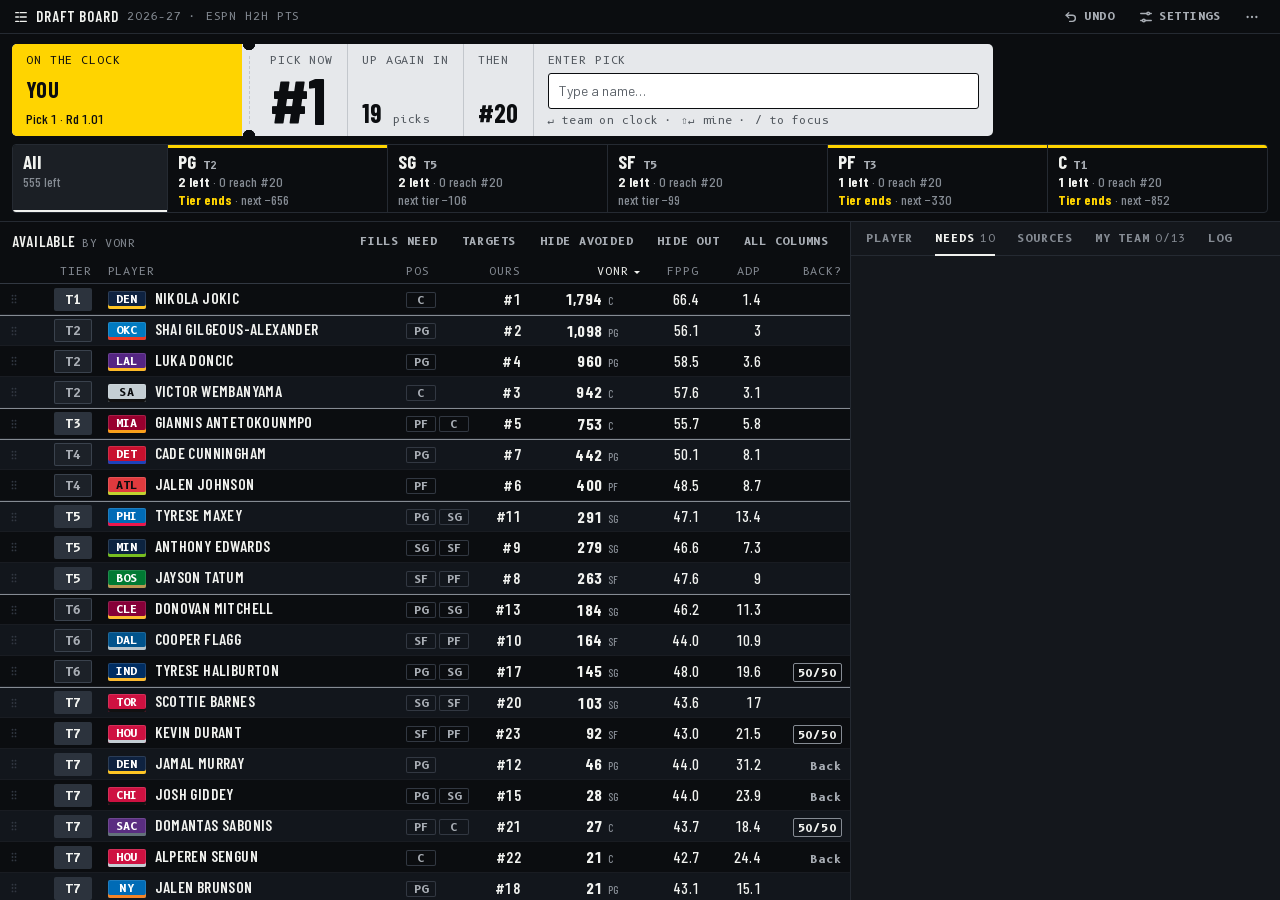
==== commit c570fd03: "Update draft board (2026-10-17 22:54)" ====
--- a/public/draft/index.html
+++ b/public/draft/index.html
@@ -152,6 +152,7 @@
 .dep tr:hover .grip{color:var(--steel-2)}
 .grip:hover{background:var(--rule-2);color:var(--white) !important}
 .grip:active{cursor:grabbing}
+.dep td.ours{color:var(--white);font-weight:600;width:48px}
 .dep td.my{color:var(--steel-2);width:44px}
 .dep .my{display:none}
 .board.has-order .dep .my{display:table-cell}
@@ -632,6 +633,57 @@
 }
 let VONR_CTX = {};
 
+// "Our" draft order: simulate the rest of the draft from the current pick, with every team
+// taking the player with the highest value over its own next likely replacement (the drafting
+// philosophy), others assumed to follow ADP between that team's picks. Ignores your marks/order.
+let OURS = new Map(), OURS_KEY = "";
+function simulateOurs() {
+  const key = JSON.stringify([PICKS.map(k => k.id + ":" + k.team), S.teams, S.rounds, S.lookahead, S.slots, S.scoring, S.weights, S.rankBy, S.poEmph, S.poStart, S.poEnd, S.tierGap,
+    Object.entries(PREFS).filter(([, v]) => v.adj).map(([k, v]) => k + v.adj)]);
+  if (key === OURS_KEY) return;
+  OURS_KEY = key; OURS = new Map();
+  const total = S.teams * S.rounds, adpOf = p => p.espnAdp ?? p.yahooAdp ?? 999;
+  const rosters = Array.from({ length: S.teams + 1 }, () => []);
+  PICKS.forEach((k, i) => { const pl = byId.get(String(k.id)); const t = pickTeam(k, i); if (pl && rosters[t]) rosters[t].push(pl); });
+  const tk = taken();
+  const pool = players.filter(pl => pl.score != null && !tk.has(String(pl.id)));
+  const byScore = [...pool].sort((a, b) => b.score - a.score), byAdp = [...pool].sort((a, b) => adpOf(a) - adpOf(b));
+  const fits = (pl, sl) => !SLOT_POS[sl] || SLOT_POS[sl].some(x => (pl.pos || []).includes(x));
+  const picksOf = Array.from({ length: S.teams + 1 }, () => []);
+  for (let n = 1; n <= total; n++) picksOf[onClockTeam(n)].push(n);
+  const gone = new Set();
+  for (let n = PICKS.length + 1; n <= total; n++) {
+    const T = onClockTeam(n), roster = rosters[T].sort((a, b) => (b.score ?? 0) - (a.score ?? 0));
+    const m = matchSlots(roster);
+    const open = m.slots.filter((sl, i) => m.own[i] < 0);
+    const slots = open.length ? [...new Set(open)] : ["UTIL"];
+    let L = n; for (let i = 0; i < S.lookahead && L; i++) L = picksOf[T].find(x => x > L);
+    const repl = {};
+    if (L) {
+      const others = L - n - S.lookahead, predGone = new Set();
+      for (const pl of byAdp) { if (predGone.size >= others) break; if (!gone.has(pl.id)) predGone.add(pl.id); }
+      for (const sl of slots) {
+        repl[sl] = [];
+        for (const pl of byScore) { if (gone.has(pl.id) || predGone.has(pl.id) || !fits(pl, sl)) continue; repl[sl].push(pl); if (repl[sl].length >= 2) break; }
+      }
+    }
+    let best = null, bestV = -Infinity, c = 0;
+    for (const pl of byScore) {
+      if (gone.has(pl.id)) continue;
+      if (++c > 45) break;
+      let v = -Infinity;
+      for (const sl of slots) {
+        if (!fits(pl, sl)) continue;
+        const r = L ? repl[sl].find(q => q !== pl) : null;
+        v = Math.max(v, pl.score - (r ? r.score : 0));
+      }
+      if (v > bestV) { bestV = v; best = pl; }
+    }
+    if (!best) break;
+    gone.add(best.id); rosters[T].push(best); OURS.set(String(best.id), n);
+  }
+}
+
 
 // ------------------------------------------------------------------ view state
 Object.assign(ui, { tab: "needs", collapsed: false, allCols: false }, store.get("ui", {}));
@@ -695,10 +747,11 @@
     html: p => `${tchip(p.team)}<span class="pname">${esc(p.name)}</span>${injTag(p)}` },
   { k: "pos", l: "Pos", t: "Eligible positions. Click one to show only that position; click it again to show everyone.", get: p => POS_ORDER.indexOf((p.pos || [])[0] ?? "") * 100 + (p.pos || []).length, asc: 1, cls: "l poscell",
     html: p => (p.pos || []).map(x => `<button class="postok" data-pos="${x}" data-postoggle="1" aria-pressed="${ui.pos === x}">${x}</button>`).join("") || "–" },
+  { k: "ours", l: "Ours", t: "Our philosophy's draft order: the pick where a simulated draft from here would take him, with every team taking the highest value over its own next replacement. Ignores your marks and My # order.", get: p => OURS.get(String(p.id)) ?? null, asc: 1, cls: "ours", html: p => OURS.has(String(p.id)) ? "#" + OURS.get(String(p.id)) : "–" },
   { k: "my", l: "My #", t: "Your own order. Drag rows by the handle to set it.", get: p => ORDER_POS.get(String(p.id)) ?? null, asc: 1, cls: "my", html: p => MY_RANK.get(String(p.id)) ?? "–" },
   { k: "vonr", l: "VONR", t: "Value over next replacement: how far he clears the best player at his slot who should still be there at your next pick", get: p => p.vonr,
     cls: p => "vonr" + (p.vonr != null && p.vonr <= 0 ? " neg" : ""), html: p => p.vonr == null ? "–" : `<b>${val(p.vonr)}</b><span class="slot">${p.vonrSlot || ""}</span>` },
-  { k: "score", l: "Score", t: "Projected season points (blended FPPG × games) plus playoff-schedule bonus", get: p => p.score, cls: "p2", html: p => val(p.score) },
+  { k: "score", l: "Score", t: "Projected season points (blended FPPG × games) plus playoff-schedule bonus", get: p => p.score, cls: "p3", html: p => val(p.score) },
   { k: "blend", l: "FPPG", t: "Blended fantasy points per game", get: p => p.blend, cls: "p2", html: p => f1(p.blend) },
   { k: "po", l: "PO G", t: "Team games in your fantasy playoff weeks", get: p => p.po, thc: "p3", cls: p => "p3 " + (p.po == null ? "" : p.po > AVG_PO + 0.5 ? "hi" : p.po < AVG_PO - 0.5 ? "dim" : ""), html: p => p.po ?? "–" },
   { k: "espnAdp", l: "ADP", t: "ESPN average draft position", get: p => p.espnAdp, asc: 1, html: p => rk(p.espnAdp) },
@@ -741,6 +794,7 @@
     p._need = MINE.length > 0 && !full && matchSlots([...MINE, p]).n > BASE.n;
   }
   computeVonr(AVAIL, BASE.slots.filter((s, i) => BASE.own[i] < 0));
+  simulateOurs();
   // A row that turns "last call", or a target who will be gone, stays lit until you've seen it
   for (const p of AVAIL) {
     const prev = LAST_STATUS.get(p.id);
@@ -981,6 +1035,7 @@
   const by = (get, asc) => A.filter(p => get(p) != null).sort((a, b) => (asc ? get(a) - get(b) : get(b) - get(a)));
   const top40 = by(p => p.score).slice(0, 40);
   const blocks = [
+    ["Our order (simulated)", by(p => OURS.get(String(p.id)) ?? null, 1), p => "#" + OURS.get(String(p.id))],
     ...(ORDER ? [["Your order", by(p => ORDER_POS.get(String(p.id)) ?? null, 1), p => "#" + MY_RANK.get(String(p.id))]] : []),
     ["Value over next repl.", by(p => p.vonr), p => val(p.vonr)],
     ["Your blend (score)", by(p => p.score), p => val(p.score)],
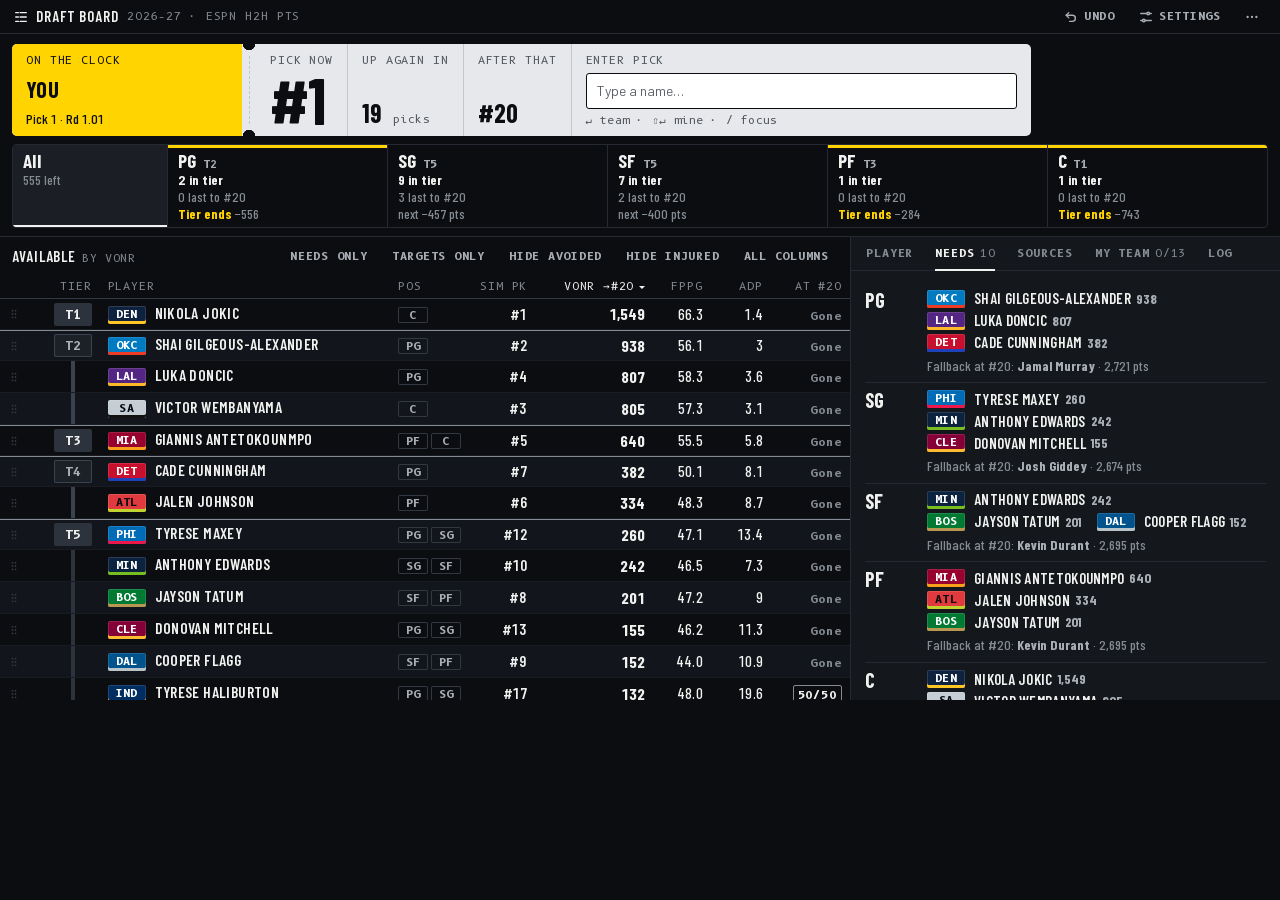
==== commit cc00819b: "Update draft board (2026-10-18 11:22)" ====
--- a/public/draft/index.html
+++ b/public/draft/index.html
@@ -97,7 +97,7 @@
 
 /* ---------- gate strip: tiers by position ---------- */
 .gates{display:grid;grid-template-columns:.7fr repeat(5,1fr);margin:0 12px 8px;border:1px solid var(--rule);border-radius:4px;overflow:hidden}
-.gate{all:unset;cursor:pointer;padding:7px 10px 6px;border-left:1px solid var(--rule);display:flex;flex-direction:column;gap:4px;position:relative;min-width:0}
+.gate{all:unset;cursor:pointer;padding:6px 10px 5px;border-left:1px solid var(--rule);display:flex;flex-direction:column;gap:3px;position:relative;min-width:0}
 .gate:first-child{border-left:0}
 .gate:hover{background:var(--slate)}
 .gate[aria-pressed="true"]{background:var(--slate-2)}
@@ -105,7 +105,7 @@
 .gate .g{display:flex;align-items:baseline;gap:6px}
 .gate .pos{font:700 19px/1 var(--cond);letter-spacing:.02em}
 .gate .t{font:700 11px/1 var(--mono);color:var(--steel-2)}
-.gate .s{font:500 13.5px/1 var(--cond);font-variant-numeric:tabular-nums;color:var(--steel);white-space:nowrap;overflow:hidden;text-overflow:ellipsis}
+.gate .s{font:500 13.5px/1.05 var(--cond);font-variant-numeric:tabular-nums;color:var(--steel);white-space:nowrap;overflow:hidden;text-overflow:ellipsis}
 .gate .s b{color:var(--white);font-weight:700}
 .gate.cliff{box-shadow:inset 0 3px 0 var(--alert)}
 .gate.cliff .ends{color:var(--alert)}
@@ -117,6 +117,7 @@
 /* ---------- main split ---------- */
 .main{display:grid;grid-template-rows:minmax(0,1fr) var(--dock);min-height:0;border-top:1px solid var(--rule)}
 .main.collapsed{grid-template-rows:minmax(0,1fr) 34px}
+.main.clock{grid-template-rows:minmax(0,1fr) 200px}
 @media (min-width:1200px){
   .main,.main.collapsed{grid-template-rows:none;grid-template-columns:minmax(0,1fr) 430px}
   .dock{border-top:0 !important;border-left:1px solid var(--rule)}
@@ -207,6 +208,8 @@
 .tierblk.odd{background:#2c333d;color:var(--white)}
 .tierblk.even{background:#1c2128;color:var(--steel-2);box-shadow:inset 0 0 0 1px #3a424d}
 .tierblk.none{color:var(--steel)}
+.tierblk.cont{width:4px;margin:0 auto;height:31px;border-radius:0;box-shadow:none}
+.tierblk.cont.even{background:#3a424d}
 .dep th[data-sort="tier"]{text-align:center}
 .dep tr.sep td{height:22px;background:var(--ink);border-bottom:1px solid var(--rule-2);cursor:default;text-align:left;padding-left:12px}
 .dep tr.sep:hover td{background:var(--ink)}
@@ -267,6 +270,8 @@
 .weeks-cap{display:flex;gap:14px;flex-wrap:wrap;font:500 14px/1.4 var(--cond);color:var(--steel);margin-top:6px}
 .weeks-cap b{color:var(--white)}
 textarea.field{width:100%;min-height:52px;resize:vertical;font-family:var(--sans);font-size:13px;margin-top:4px}
+.mix{margin:8px 0 0;font:500 14px/1.4 var(--cond);color:var(--steel)}
+.mix b{color:var(--steel-2);font-weight:600}
 .outlook{color:var(--steel-2);font:400 13px/1.55 var(--sans);max-width:68ch;margin:0}
 
 /* needs / sources / team / log */
@@ -279,6 +284,7 @@
 .nopt:hover .pname{text-decoration:underline;text-underline-offset:3px}
 .nopt b{font:700 14px/1 var(--cond);margin-left:5px;color:var(--steel-2)}
 .nopt .status{margin-left:6px}
+.dot5050{display:inline-block;width:7px;height:7px;border-radius:50%;background:var(--alert);margin-left:6px}
 .need{padding:7px 0 !important}
 .need .repl{font:500 14px/1.4 var(--cond);color:var(--steel);grid-column:2}
 .need .repl b{color:var(--steel-2);font-weight:700}
@@ -382,7 +388,7 @@
     <div class="seg entry">
       <span class="label">Enter pick</span>
       <input id="search" type="text" autocomplete="off" spellcheck="false" placeholder="Type a name…" aria-label="Player name">
-      <span class="hint" id="hint" aria-live="polite">↵ team on clock · ⇧↵ mine · / to focus</span>
+      <span class="hint" id="hint" aria-live="polite">↵ team · ⇧↵ mine · / focus</span>
       <div id="sugg" role="listbox"></div>
     </div>
   </section>
@@ -419,12 +425,18 @@
   slots: { PG: 1, SG: 1, SF: 1, PF: 1, C: 1, G: 1, F: 1, UTIL: 3 },
   // ESPN default H2H points scoring
   scoring: { pts: 1, reb: 1, ast: 2, stl: 4, blk: 4, tpm: 1, fgm: 2, fga: -1, ftm: 1, fta: -1, to: -2 },
-  weights: { espn: 45, fp: 35, last: 20 },
+  // Research defaults (RESEARCH.md): ~80% projections / 20% last season was the most accurate blend
+  // over 2024-25 and 2025-26; ESPN and FantasyPros split evenly (consensus beats any single source);
+  // projected games run ~14% high, so they're scaled by 0.86.
+  weights: { espn: 40, fp: 40, last: 20 }, gpScale: 0.86,
   rankBy: "total", poEmph: 1, poStart: null, poEnd: null, offNight: 7, lookahead: 1, tierGap: 1.8, teamNames: [],
 };
 const SCORE_LABELS = { pts: "PTS", reb: "REB", ast: "AST", stl: "STL", blk: "BLK", tpm: "3PM", fgm: "FGM", fga: "FGA", ftm: "FTM", fta: "FTA", to: "TO" };
+const RESEARCH_WEIGHTS = { espn: 40, fp: 40, last: 20 };
 function loadSettings() {
   const s = store.get("settings", {});
+  // one-time upgrade from the old guessed default (45/35/20) to the research default
+  if (s.weights && s.weights.espn === 45 && s.weights.fp === 35 && s.weights.last === 20) s.weights = { ...RESEARCH_WEIGHTS };
   return { ...DEFAULTS, ...s, slots: { ...DEFAULTS.slots, ...(s.slots || {}) },
     scoring: { ...DEFAULTS.scoring, ...(s.scoring || {}) }, weights: { ...DEFAULTS.weights, ...(s.weights || {}) }, teamNames: s.teamNames || [] };
 }
@@ -495,14 +507,18 @@
   for (const p of players) {
     p.fE = fppg(p.proj.espn); p.fF = fppg(p.proj.fp);
     p.fL = p.last && p.last.gp >= 5 ? fppg(p.last) : null;
-    let sw = 0, sv = 0;
-    const add = (v, w) => { if (v != null && w > 0) { sv += v * w; sw += w; } };
-    add(p.fE, S.weights.espn); add(p.fF, S.weights.fp);
-    add(p.fL, S.weights.last * Math.min(1, (p.last?.gp || 0) / 40));
+    // Rookies (and anyone with no 2025-26 games) get 0 weight on last season; the remaining
+    // weight is split between the projections in proportion. Under 20 games last season,
+    // last season's weight shrinks in proportion (sample size), it isn't otherwise discounted.
+    p.rookie = p.fL == null;
+    const wE = p.fE != null ? S.weights.espn : 0, wF = p.fF != null ? S.weights.fp : 0;
+    const wL = p.fL != null ? S.weights.last * Math.min(1, (p.last?.gp || 0) / 20) : 0;
+    const sw = wE + wF + wL;
     const adj = +pref(p.id).adj || 0;
-    p.blend = sw ? sv / sw + adj : null;
+    p.blend = sw ? (wE * (p.fE ?? 0) + wF * (p.fF ?? 0) + wL * (p.fL ?? 0)) / sw + adj : null;
+    p.wEff = sw ? { espn: wE / sw, fp: wF / sw, last: wL / sw } : null;
     const gps = [p.proj.espn?.gp, p.proj.fp?.gp].filter(Boolean);
-    p.gp = gps.length ? gps.reduce((a, b) => a + b) / gps.length : (p.last ? Math.min(70, p.last.gp) : 55);
+    p.gp = (gps.length ? gps.reduce((a, b) => a + b) / gps.length : (p.last ? Math.min(70, p.last.gp) : 55)) * (S.gpScale ?? 1);
     const t = TEAM[p.team];
     p.po = t ? t.po : null;
     p.total = p.blend != null ? p.blend * p.gp : null;
@@ -724,8 +740,8 @@
 const teamLabel = t => (t === S.mySlot ? "You" : (S.teamNames[t - 1] || "").trim() || "Team " + t);
 // Status is relative to the pick that matters: your upcoming pick, or (when you're on the clock) the one after.
 const onMe = () => onClockTeam(curPick()) === S.mySlot;
-const STATUS_WAIT = { gone: "Gone", risky: "Last call", safe: "There" };
-const STATUS_CLOCK = { gone: "", risky: "50/50", safe: "Back" };
+const STATUS_WAIT = { gone: "Gone", risky: "50/50", safe: "Lasts" };
+const STATUS_CLOCK = STATUS_WAIT;
 // While waiting: record who took him. On the clock: one button, and it means you.
 const pickBtns = (p, size = "") => {
   if (onMe()) return `<button class="btn ${size} primary" data-act="mine" data-id="${p.id}">Draft</button>`;
@@ -734,7 +750,7 @@
 };
 const statusTag = p => {
   if (!p._av) return "";
-  const me = onMe(), cls = me ? { gone: "now", risky: "maybe", safe: "safe" }[p._av] : p._av;
+  const me = onMe(), cls = me ? { gone: "gone", risky: "maybe", safe: "safe" }[p._av] : p._av;
   const word = (me ? STATUS_CLOCK : STATUS_WAIT)[p._av];
   return word ? `<span class="status ${cls}">${word}</span>` : "";
 };
@@ -742,15 +758,15 @@
 // ------------------------------------------------------------------ board columns (p2/p3 drop as the board narrows)
 const COLS = [
   { k: "mk", l: "", nosort: 1, cls: "l mk", html: p => `<span class="grip" draggable="true" data-grip="${p.id}" title="Drag to reorder">${icon("grip")}</span><span>${marks(p)}</span>` },
-  { k: "tier", l: "Tier", t: "Natural break in the value curve (1 = top). Neighbouring tiers alternate shade.", get: p => p.tier, asc: 1, cls: "tiercell", html: p => p.tier ? `<span class="tierblk ${p.tier % 2 ? "odd" : "even"}">T${p.tier}</span>` : `<span class="tierblk none">–</span>` },
+  { k: "tier", l: "Tier", t: "Natural break in the value curve (1 = top). Neighbouring tiers alternate shade.", get: p => p.tier, asc: 1, cls: "tiercell", html: p => p.tier ? (p._tierCont ? `<span class="tierblk cont ${p.tier % 2 ? "odd" : "even"}" title="Tier ${p.tier}"></span>` : `<span class="tierblk ${p.tier % 2 ? "odd" : "even"}">T${p.tier}</span>`) : `<span class="tierblk none">–</span>` },
   { k: "name", l: "Player", get: p => p.name, asc: 1, cls: "l nm",
     html: p => `${tchip(p.team)}<span class="pname">${esc(p.name)}</span>${injTag(p)}` },
   { k: "pos", l: "Pos", t: "Eligible positions. Click one to show only that position; click it again to show everyone.", get: p => POS_ORDER.indexOf((p.pos || [])[0] ?? "") * 100 + (p.pos || []).length, asc: 1, cls: "l poscell",
     html: p => (p.pos || []).map(x => `<button class="postok" data-pos="${x}" data-postoggle="1" aria-pressed="${ui.pos === x}">${x}</button>`).join("") || "–" },
-  { k: "ours", l: "Ours", t: "Our philosophy's draft order: the pick where a simulated draft from here would take him, with every team taking the highest value over its own next replacement. Ignores your marks and My # order.", get: p => OURS.get(String(p.id)) ?? null, asc: 1, cls: "ours", html: p => OURS.has(String(p.id)) ? "#" + OURS.get(String(p.id)) : "–" },
+  { k: "ours", l: "Sim pk", t: "Simulated pick: where a draft from here would take him if every team drafted by VONR for its own roster. Ignores your marks and My # order.", get: p => OURS.get(String(p.id)) ?? null, asc: 1, cls: "ours", html: p => OURS.has(String(p.id)) ? "#" + OURS.get(String(p.id)) : "–" },
   { k: "my", l: "My #", t: "Your own order. Drag rows by the handle to set it.", get: p => ORDER_POS.get(String(p.id)) ?? null, asc: 1, cls: "my", html: p => MY_RANK.get(String(p.id)) ?? "–" },
-  { k: "vonr", l: "VONR", t: "Value over next replacement: how far he clears the best player at his slot who should still be there at your next pick", get: p => p.vonr,
-    cls: p => "vonr" + (p.vonr != null && p.vonr <= 0 ? " neg" : ""), html: p => p.vonr == null ? "–" : `<b>${val(p.vonr)}</b><span class="slot">${p.vonrSlot || ""}</span>` },
+  { k: "vonr", l: "VONR", t: "Value over next replacement, in season points: how far he clears the best player at a slot you need who should still be there at the pick shown in the header", get: p => p.vonr,
+    cls: p => "vonr" + (p.vonr != null && p.vonr <= 0 ? " neg" : ""), html: p => p.vonr == null ? "–" : `<b title="vs the best ${p.vonrSlot || ""} likely left">${val(p.vonr)}</b>` },
   { k: "score", l: "Score", t: "Projected season points (blended FPPG × games) plus playoff-schedule bonus", get: p => p.score, cls: "p3", html: p => val(p.score) },
   { k: "blend", l: "FPPG", t: "Blended fantasy points per game", get: p => p.blend, cls: "p2", html: p => f1(p.blend) },
   { k: "po", l: "PO G", t: "Team games in your fantasy playoff weeks", get: p => p.po, thc: "p3", cls: p => "p3 " + (p.po == null ? "" : p.po > AVG_PO + 0.5 ? "hi" : p.po < AVG_PO - 0.5 ? "dim" : ""), html: p => p.po ?? "–" },
@@ -764,7 +780,7 @@
   { k: "yahooAdp", l: "Y! ADP", get: p => p.yahooAdp, asc: 1, cls: "p4", html: p => rk(p.yahooAdp) },
   { k: "ecr", l: "FP ECR", t: "FantasyPros expert consensus (category leagues)", get: p => p.ecr, asc: 1, cls: "p4", html: p => rk(p.ecr) },
   { k: "vsAdp", l: "vs ADP", t: "ADP minus your rank: positive means the room drafts him later than you value him", get: p => p.vsAdp, cls: "p4", html: p => p.vsAdp == null ? "–" : (p.vsAdp > 0 ? "+" : "") + Math.round(p.vsAdp) },
-  { k: "av", l: "Next", t: "Waiting: will he still be there at your pick? On the clock: Now = won't come back, 50/50, Back = should still be there next turn. Based on ESPN ADP.", get: p => p.espnAdp ?? p.yahooAdp, asc: 1, html: statusTag },
+  { k: "av", l: "Next", t: "Will he still be there at that pick (by ESPN ADP)? Gone = probably not · 50/50 · Lasts = probably. On the clock this is about your next pick.", get: p => p.espnAdp ?? p.yahooAdp, asc: 1, html: statusTag },
   { k: "acts", l: "", nosort: 1, cls: "acts", html: p => pickBtns(p, "sm") },
 ];
 const POS_ORDER = ["PG", "SG", "SF", "PF", "C"];
@@ -779,8 +795,8 @@
   const tk = taken();
   const me = onMe();
   if (me !== LAST_ON_ME) {
-    if (me && !ui.collapsed) { ui.collapsed = true; AUTO_COLLAPSED = true; }
-    else if (!me && AUTO_COLLAPSED) { ui.collapsed = false; AUTO_COLLAPSED = false; }
+    if (me) { AUTO_COLLAPSED = { tab: ui.tab, collapsed: ui.collapsed }; ui.tab = "needs"; ui.collapsed = false; }
+    else if (AUTO_COLLAPSED) { ui.tab = AUTO_COLLAPSED.tab; ui.collapsed = AUTO_COLLAPSED.collapsed; AUTO_COLLAPSED = false; }
     LAST_ON_ME = me;
   }
   if (curPick() > S.teams * S.rounds && ui.tab !== "team" && !ui._doneShown) { ui.tab = "team"; ui._doneShown = true; ui.collapsed = false; }
@@ -812,7 +828,7 @@
 
 function renderReceipt() {
   const h = $("#hint");
-  if (!RECEIPT) { h.className = "hint"; h.textContent = "↵ team on clock · ⇧↵ mine · / to focus"; return; }
+  if (!RECEIPT) { h.className = "hint"; h.textContent = "↵ team · ⇧↵ mine · / focus"; return; }
   const r = RECEIPT;
   h.className = "hint receipt";
   h.innerHTML = r.kind === "boarded"
@@ -834,7 +850,7 @@
   $("#segIn").innerHTML = me
     ? `<span class="label">Up again in</span><span class="val">${then ? then - n : "—"}<small> picks</small></span>`
     : `<span class="label">Up in</span><span class="val">${next == null ? "—" : next - n}<small> picks</small></span>`;
-  $("#segThen").innerHTML = `<span class="label">Then</span><span class="val">${then ? "#" + then : "—"}</span>`;
+  $("#segThen").innerHTML = `<span class="label">After that</span><span class="val">${then ? "#" + then : "—"}</span>`;
 }
 
 function renderGates() {
@@ -869,8 +885,9 @@
     const tip = `Best ${x} available: ${g.q[0].name} (tier ${g.t}). ${g.inT} left in that tier; about ${g.survive} should still be there at pick #${until}.${g.nxt ? ` Next tier starts at ${g.nxt.name}, ${val(g.drop)} lower.` : ""}${g.cliff ? " This tier is expected to run out before your pick." : ""}${g.need ? "" : " Your starting slots for this position are filled."}`;
     cells.push(`<button class="gate ${cls}" data-pos="${x}" aria-pressed="${ui.pos === x}" title="${esc(tip)}">
       <span class="g"><span class="pos">${x}</span><span class="t">T${g.t}</span></span>
-      <span class="s"><b>${g.inT} left</b>${until ? ` · ${g.survive} reach #${until}` : ""}</span>
-      <span class="s">${!g.need ? "Filled" : g.cliff ? `<b class="ends">Tier ends</b> · next −${val(g.drop)}` : g.nxt ? `next tier −${val(g.drop)}` : "last tier"}</span></button>`);
+      <span class="s"><b>${g.inT} in tier</b></span>
+      <span class="s">${until ? `${g.survive} last to #${until}` : "&nbsp;"}</span>
+      <span class="s">${!g.need ? "Filled" : g.cliff ? `<b class="ends">Tier ends</b> −${val(g.drop)}` : g.nxt ? `next −${val(g.drop)} pts` : "last tier"}</span></button>`);
   }
   $("#gates").innerHTML = cells.join("");
 }
@@ -879,7 +896,7 @@
   const sortCol = COLS.find(c => c.k === ui.sort);
   const tg = (f, label) => `<button class="btn sm ghost" data-f="${f}" aria-pressed="${!!ui[f]}">${label}</button>`;
   $("#boardHead").innerHTML = `<h2>Available<span>by ${esc(sortCol?.l || "")}${ui.pos !== "ALL" ? " · " + ui.pos : ""}</span></h2><span class="sp"></span>
-    ${ORDER ? `<button class="btn sm ghost" id="resetOrder" title="Forget your dragged order">Reset my order</button>` : ""}${tg("onlyNeeds", "Fills need")}${tg("onlyTargets", "Targets")}${tg("hideAvoid", "Hide avoided")}${tg("hideOut", "Hide out")}${tg("allCols", "All columns")}`;
+    ${ORDER ? `<button class="btn sm ghost" id="resetOrder" title="Forget your dragged order">Reset my order</button>` : ""}${tg("onlyNeeds", "Needs only")}${tg("onlyTargets", "Targets only")}${tg("hideAvoid", "Hide avoided")}${tg("hideOut", "Hide injured")}${tg("allCols", "All columns")}`;
   $("#board").classList.toggle("all", !!ui.allCols);
   $("#board").classList.toggle("has-order", !!ORDER);
 }
@@ -916,7 +933,7 @@
 
   const until = nextTarget();
   $("#tbl thead").innerHTML = "<tr>" + COLS.map(c => {
-    const label = c.k === "av" ? (until ? (onMe() ? "Back?" : "At #" + until) : "Next") : c.l;
+    const label = c.k === "av" ? (until ? "At #" + until : "Next") : c.k === "vonr" && VONR_CTX.L ? `VONR →#${VONR_CTX.L}` : c.l;
     const base = (c.thc ?? (typeof c.cls === "string" ? c.cls : "")).split(" ").filter(x => x === "l" || x === "acts" || x === "my" || /^p\d$/.test(x));
     const cls = [...base, ui.sort === c.k ? "on" : "", ui.sort === c.k && ui.dir > 0 ? "asc" : ""].join(" ");
     return `<th class="${cls}" ${c.nosort ? "" : `data-sort="${c.k}"`} title="${esc(c.t || "")}">${label}</th>`;
@@ -935,6 +952,7 @@
       html.push(`<tr class="sep"><td colspan="${COLS.length}"><span class="label">Tier <b>${p.tier}</b>${prevTop != null && p.score != null ? ` · drop ${val(prevTop - p.score)}` : ""}</span></td></tr>`);
     }
     const r = pref(p.id);
+    p._tierCont = i > 0 && rows[i - 1].tier === p.tier && !(waiting && p._av === "gone" && rows[i - 1]._av !== "gone");
     // one rule per new tier reached, so the eye finds each tier boundary once
     if (waiting && p._av === "gone" && rows[i - 1]?._av !== "gone") maxTier = 0;
     const step = !tierSorted && i > 0 && p.tier && maxTier && p.tier > maxTier;
@@ -963,6 +981,7 @@
   $("#tabs").innerHTML = TABS.map(([k, l]) => `<button class="tab" role="tab" data-tab="${k}" aria-selected="${ui.tab === k}">${l}${counts[k] != null && counts[k] !== 0 ? `<span class="n">${counts[k]}</span>` : ""}</button>`).join("") +
     `<span class="sp"></span><button class="btn ghost sm" id="collapse" aria-label="Collapse panel">${icon("chev")}</button>`;
   $("#main").classList.toggle("collapsed", !!ui.collapsed);
+  $("#main").classList.toggle("clock", onMe() && ui.tab === "needs" && !ui.collapsed);
   const body = $("#dockBody");
   ({ player: renderPlayer, needs: renderNeeds, sources: renderSources, team: renderTeam, log: renderLog })[ui.tab](body);
 }
@@ -990,7 +1009,7 @@
       <label class="adj" title="Add or subtract fantasy points per game to reflect your own view"><span class="label">FPPG ±</span><input id="adj" class="field" type="number" step="0.5" placeholder="+2.5" value="${r.adj || ""}" style="width:72px"></label>
     </div>
     ${segs([
-      ["VONR", p.vonr == null ? "–" : `${val(p.vonr)}<small>${p.vonrSlot || ""}</small>`],
+      ["VONR", p.vonr == null ? "–" : `${val(p.vonr)}<small>vs ${p.vonrSlot || ""}</small>`],
       ["Tier", p.tier ? "T" + p.tier : "–"],
       ["Score", val(p.score)],
       ["FPPG", f1(p.blend)],
@@ -1001,8 +1020,9 @@
     ])}
     <div class="srcwrap"><table class="src"><thead><tr><th></th><th>FPPG</th><th>GP</th><th>PTS</th><th>REB</th><th>AST</th><th>STL</th><th>BLK</th><th>3PM</th><th>TO</th><th>FG</th><th>FT</th></tr></thead><tbody>
       ${srcRow("ESPN proj", p.proj.espn, p.fE)}${srcRow("FP proj", p.proj.fp, p.fF)}${srcRow("2025-26", p.last, p.fL)}
-      <tr class="blend"><td>Blend</td><td class="f">${f1(p.blend)}</td><td>${f0(p.gp)}</td><td colspan="9" style="text-align:left;color:var(--steel);font-weight:400">ESPN rank ${rk(p.espnRank)} · your rank ${p.rank ?? "–"} · season ${f0(p.total)}</td></tr>
+      <tr class="blend"><td>Blend</td><td class="f">${f1(p.blend)}</td><td>${f0(p.gp)}</td><td colspan="9" style="text-align:left;color:var(--steel);font-weight:400">ESPN rank ${rk(p.espnRank)} · your rank ${p.rank ?? "–"} · season ${f0(p.total)} pts</td></tr>
     </tbody></table></div>
+    ${p.wEff ? `<p class="mix">Blend: ESPN ${Math.round(p.wEff.espn * 100)}% · FantasyPros ${Math.round(p.wEff.fp * 100)}% · 2025-26 ${Math.round(p.wEff.last * 100)}%${p.rookie ? " · <b>rookie or no 2025-26 games: projections only</b>" : p.last && p.last.gp < 20 ? ` · only ${p.last.gp} games last season, so it counts less` : ""} · games ×${S.gpScale ?? 1}</p>` : ""}
     ${t ? `<h3>Games per fantasy week</h3>
       <div class="weeks">${t.perWeek.map((g, i) => `<i class="${i + 1 >= S.poStart && i + 1 <= S.poEnd ? "po" : ""}" style="height:${Math.max(10, g / maxW * 100)}%" title="${WEEKS[i].label}: ${g} games"></i>`).join("")}</div>
       <div class="weeks-cap"><span>Playoff weeks <b>${t.po}</b> g (avg ${AVG_PO.toFixed(1)})</span><span>Season <b>${t.total}</b></span><span>Back-to-backs <b>${t.b2b}</b></span><span>Light nights <b>${t.off}</b></span></div>` : ""}
@@ -1026,8 +1046,8 @@
     const rp = VONR_CTX.repl?.[s]?.[0];
     const cnt = open.filter(x => x === s).length;
     return `<div class="need"><span class="slot">${s}${cnt > 1 ? `<span class="label"> ×${cnt}</span>` : ""}</span>
-      <div class="nopts">${fits.map(p => `<span class="nopt" data-sel="${p.id}">${tchip(p.team)}<span class="pname">${esc(p.name)}</span> <b>${ORDER ? "#" + MY_RANK.get(String(p.id)) : val(p.vonr)}</b>${p._av === "risky" && !onMe() ? ' <span class="status risky">Last call</span>' : ""}</span>`).join("")}</div>
-      <span class="repl">${rp && L ? `Best ${s} likely left at #${L}: <b>${esc(rp.name)}</b> (${val(rp.score)})` : ""}</span></div>`;
+      <div class="nopts">${fits.map(p => `<span class="nopt" data-sel="${p.id}">${tchip(p.team)}<span class="pname">${esc(p.name)}</span> <b>${ORDER ? "#" + MY_RANK.get(String(p.id)) : val(p.vonr)}</b>${p._av === "risky" && !onMe() ? ' <span class="dot5050" title="50/50 to last to your pick"></span>' : ""}</span>`).join("")}</div>
+      <span class="repl">${rp && L ? `Fallback at #${L}: <b>${esc(rp.name)}</b> · ${val(rp.score)} pts` : ""}</span></div>`;
   }).join("");
 }
 function renderSources(el) {
@@ -1123,21 +1143,24 @@
       <label><span class="label">ESPN projection weight</span><input class="field" type="number" min="0" data-w="espn" value="${S.weights.espn}"></label>
       <label><span class="label">FantasyPros weight</span><input class="field" type="number" min="0" data-w="fp" value="${S.weights.fp}"></label>
       <label><span class="label">2025-26 weight</span><input class="field" type="number" min="0" data-w="last" value="${S.weights.last}"></label>
+      <label><span class="label">Games realism ×</span><input class="field" type="number" step="0.01" min="0.5" max="1" id="s_gp" value="${S.gpScale ?? 0.86}"></label>
+      <label><span class="label">&nbsp;</span><button class="btn" type="button" id="s_resetW" title="ESPN 40 · FantasyPros 40 · 2025-26 20 · games ×0.86">Reset to research defaults</button></label>
       <label><span class="label">Rank by</span><select class="field" id="s_rankBy"><option value="total" ${S.rankBy === "total" ? "selected" : ""}>Season total</option><option value="fppg" ${S.rankBy === "fppg" ? "selected" : ""}>Per game</option></select></label>
       <label><span class="label">VONR looks ahead</span><select class="field" id="s_look"><option value="1" ${S.lookahead === 1 ? "selected" : ""}>To my next pick</option><option value="2" ${S.lookahead === 2 ? "selected" : ""}>Two picks ahead</option></select></label>
-      <label><span class="label">Tier sensitivity</span><input class="field" type="number" step="0.1" min="1.2" max="4" id="s_tier" value="${S.tierGap}"></label>
+      <label><span class="label">Tiers</span><select class="field" id="s_tier">${[["1.4", "Fine (more tiers)"], ["1.8", "Normal"], ["2.4", "Coarse (fewer tiers)"]].map(([v, l]) => `<option value="${v}" ${Math.abs(S.tierGap - +v) < .05 ? "selected" : ""}>${l}</option>`).join("")}</select></label>
     </div>
     <h4 class="label">Schedule</h4><div class="grid" style="grid-template-columns:repeat(auto-fill,minmax(200px,1fr))">
       <label><span class="label">Playoffs start</span><select class="field" id="s_poStart">${wk(S.poStart)}</select></label>
       <label><span class="label">Playoffs end</span><select class="field" id="s_poEnd">${wk(S.poEnd)}</select></label>
-      <label><span class="label">Playoff emphasis ×</span><input class="field" type="number" step="0.5" min="0" id="s_poEmph" value="${S.poEmph}"></label>
-      <label><span class="label">Light night = ≤ N games</span><input class="field" type="number" min="1" max="15" id="s_off" value="${S.offNight}"></label>
+      <label><span class="label">Playoff bonus per extra game</span><input class="field" type="number" step="0.5" min="0" id="s_poEmph" value="${S.poEmph}"></label>
+      <label><span class="label">Light night: ≤ N games that night</span><input class="field" type="number" min="1" max="15" id="s_off" value="${S.offNight}"></label>
     </div>
-    <p class="note">Lower tier sensitivity finds more, smaller tiers. Playoff emphasis adds each extra playoff-week game, above the league average, to Score at that many games' worth of the player's FPPG; 0 turns it off. Weeks run Monday to Sunday, with the opening week and All-Star week merged the way ESPN usually does it.</p>
+    <p class="note">Weights: when ESPN's preseason projections and the prior season were tested against what actually happened in 2024-25 and 2025-26 (265 drafted players), about 80% projections and 20% last season was the most accurate blend, and projected games ran about 14% high. ESPN and FantasyPros are split evenly. Rookies and anyone without 2025-26 games use the projections only. See RESEARCH.md. Playoff emphasis adds each extra playoff-week game, above the league average, to Score at that many games' worth of the player's FPPG; 0 turns it off. Weeks run Monday to Sunday, with the opening week and All-Star week merged the way ESPN usually does it.</p>
     <p class="note">Data built ${esc(D.generated)}. FantasyPros ADP ${esc(D.sources.fpAdpUpdated)}, ECR ${esc(D.sources.fpEcr.updated)} (${D.sources.fpEcr.experts} experts, category scoring). Run <code>python3 build_data.py</code> to refresh.</p>
     <div class="dlg-foot"><button class="btn ghost" id="s_resetPrefs" style="margin-right:auto">Clear all marks and notes</button><button class="btn" id="s_cancel">Cancel</button><button class="btn primary" id="s_save">Save</button></div>`;
   d.showModal();
   $("#s_cancel").onclick = () => d.close();
+  $("#s_resetW").onclick = () => { d.querySelectorAll("[data-w]").forEach(i => i.value = RESEARCH_WEIGHTS[i.dataset.w]); $("#s_gp").value = 0.86; };
   $("#s_resetPrefs").onclick = () => { if (confirm("Clear every target, flag and avoid mark, and all notes?")) { PREFS = {}; saveAll(); recompute(); render(); d.close(); } };
   $("#s_save").onclick = () => {
     d.querySelectorAll("[data-tn]").forEach(i => { S.teamNames[+i.dataset.tn] = i.value.trim(); });
@@ -1145,6 +1168,7 @@
     d.querySelectorAll("[data-slot]").forEach(i => S.slots[i.dataset.slot] = +i.value || 0);
     d.querySelectorAll("[data-sc]").forEach(i => S.scoring[i.dataset.sc] = parseFloat(i.value) || 0);
     d.querySelectorAll("[data-w]").forEach(i => S.weights[i.dataset.w] = parseFloat(i.value) || 0);
+    S.gpScale = Math.min(1, Math.max(.5, parseFloat($("#s_gp").value) || .86));
     S.rankBy = $("#s_rankBy").value; S.lookahead = +$("#s_look").value || 1; S.tierGap = parseFloat($("#s_tier").value) || 1.8;
     S.poStart = +$("#s_poStart").value; S.poEnd = Math.max(S.poStart, +$("#s_poEnd").value);
     S.poEmph = parseFloat($("#s_poEmph").value) || 0; S.offNight = +$("#s_off").value || 7;
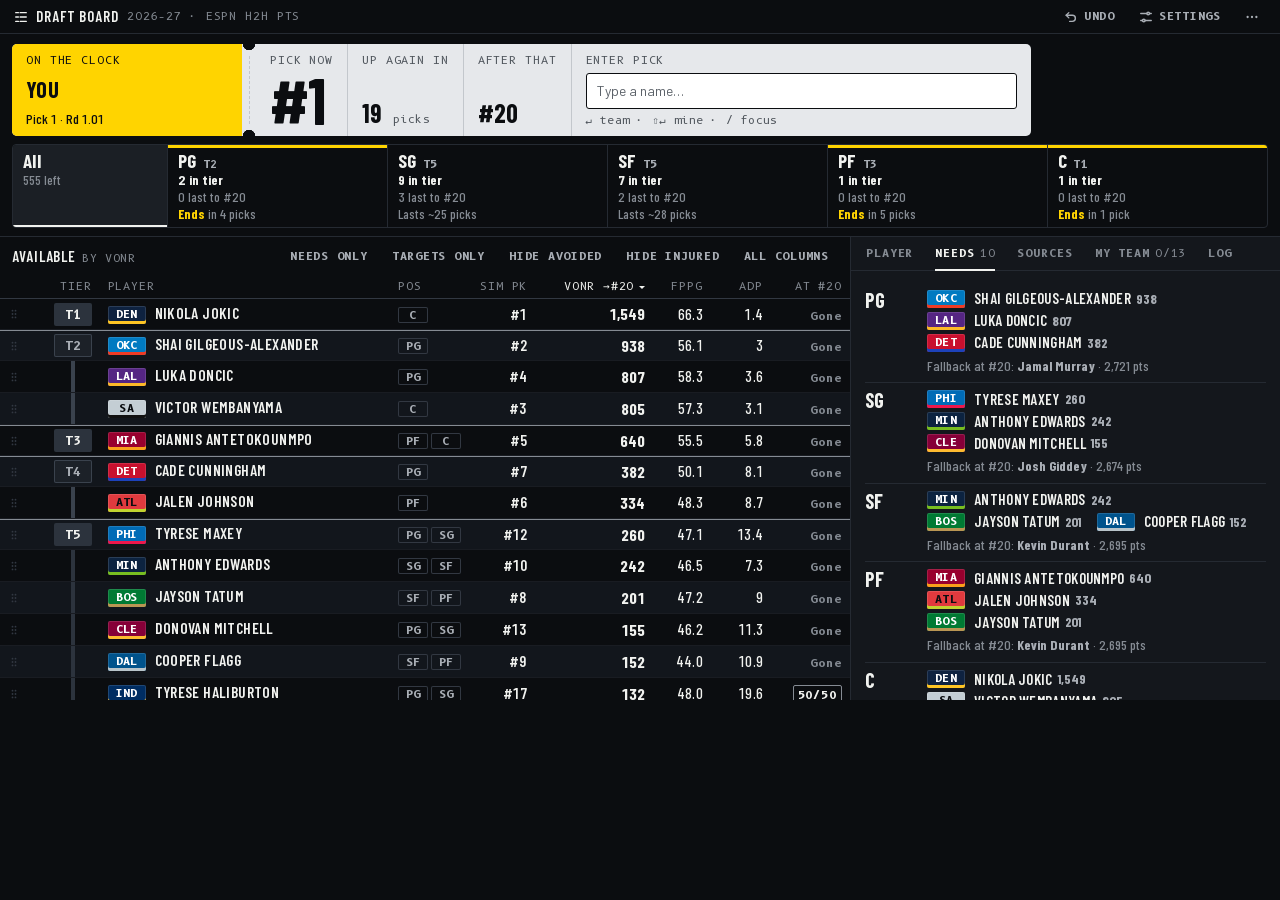
==== commit 1b9f5d45: "Update draft board (2026-10-18 11:27)" ====
--- a/public/draft/index.html
+++ b/public/draft/index.html
@@ -858,7 +858,10 @@
   const n = curPick(), until = nextTarget();
   const adp = p => p.espnAdp ?? p.yahooAdp ?? 999;
   const k = until ? until - n - (onMe() ? 1 : 0) : 0;
-  const goneBy = new Set([...AVAIL].filter(p => p.score != null).sort((a, b) => adp(a) - adp(b)).slice(0, Math.max(0, k)).map(p => p.id));
+  const adpOrder = [...AVAIL].filter(p => p.score != null).sort((a, b) => adp(a) - adp(b));
+  const goneBy = new Set(adpOrder.slice(0, Math.max(0, k)).map(p => p.id));
+  // how many picks from now (by ADP) until a player is expected to go
+  const picksUntil = new Map(adpOrder.map((p, i) => [p.id, adp(p) >= 999 ? Infinity : i + 1]));
   const cells = [`<button class="gate" data-pos="ALL" aria-pressed="${ui.pos === "ALL"}"><span class="g"><span class="pos">All</span></span><span class="s">${AVAIL.filter(p => p.score != null).length} left</span></button>`];
   // A position "needs" a pick only if a positional starting slot (not UTIL) is still open for it
   const openPos = BASE.slots.filter((s, i) => BASE.own[i] < 0 && s !== "UTIL");
@@ -873,7 +876,8 @@
     const need = needed(x);
     const cliff = !!(need && until && survive === 0 && nxt && drop > 0.05 * q[0].score);
     const topVonr = Math.max(...q.filter(p => p.tier === t).map(p => p.vonr ?? -1e9));
-    return { x, q, t, inT, nxt, drop, survive, cliff, need, topVonr };
+    const lasts = Math.max(...q.filter(p => p.tier === t).map(p => picksUntil.get(p.id) ?? Infinity));
+    return { x, q, t, inT, nxt, drop, survive, cliff, need, topVonr, lasts };
   });
   // Only the steepest cliff gets the full yellow; other cliffs get a yellow edge
   // The flooded gate is the cliff whose best player has the highest VONR, so it agrees with the board
@@ -882,12 +886,12 @@
     const { x } = g;
     if (g.empty) { cells.push(`<button class="gate" data-pos="${x}" aria-pressed="${ui.pos === x}"><span class="g"><span class="pos">${x}</span></span><span class="s">none left</span></button>`); continue; }
     const cls = [g === worst ? "cliff worst" : g.cliff ? "cliff" : "", g.need ? "" : "filled"].join(" ");
-    const tip = `Best ${x} available: ${g.q[0].name} (tier ${g.t}). ${g.inT} left in that tier; about ${g.survive} should still be there at pick #${until}.${g.nxt ? ` Next tier starts at ${g.nxt.name}, ${val(g.drop)} lower.` : ""}${g.cliff ? " This tier is expected to run out before your pick." : ""}${g.need ? "" : " Your starting slots for this position are filled."}`;
+    const tip = `Best ${x} available: ${g.q[0].name} (tier ${g.t}). ${g.inT} left in that tier; about ${g.survive} should still be there at pick #${until}.${isFinite(g.lasts) ? ` By ADP the last of this tier goes in about ${g.lasts} picks.` : ""}${g.nxt ? ` Next tier starts at ${g.nxt.name}, ${val(g.drop)} pts lower.` : ""}${g.cliff ? " This tier is expected to run out before your pick." : ""}${g.need ? "" : " Your starting slots for this position are filled."}`;
     cells.push(`<button class="gate ${cls}" data-pos="${x}" aria-pressed="${ui.pos === x}" title="${esc(tip)}">
       <span class="g"><span class="pos">${x}</span><span class="t">T${g.t}</span></span>
       <span class="s"><b>${g.inT} in tier</b></span>
       <span class="s">${until ? `${g.survive} last to #${until}` : "&nbsp;"}</span>
-      <span class="s">${!g.need ? "Filled" : g.cliff ? `<b class="ends">Tier ends</b> −${val(g.drop)}` : g.nxt ? `next −${val(g.drop)} pts` : "last tier"}</span></button>`);
+      <span class="s">${!g.need ? "Filled" : g.cliff ? `<b class="ends">Ends</b> in ${g.lasts} pick${g.lasts === 1 ? "" : "s"}` : isFinite(g.lasts) ? `Lasts ~${g.lasts} picks` : "Lasts a while"}</span></button>`);
   }
   $("#gates").innerHTML = cells.join("");
 }
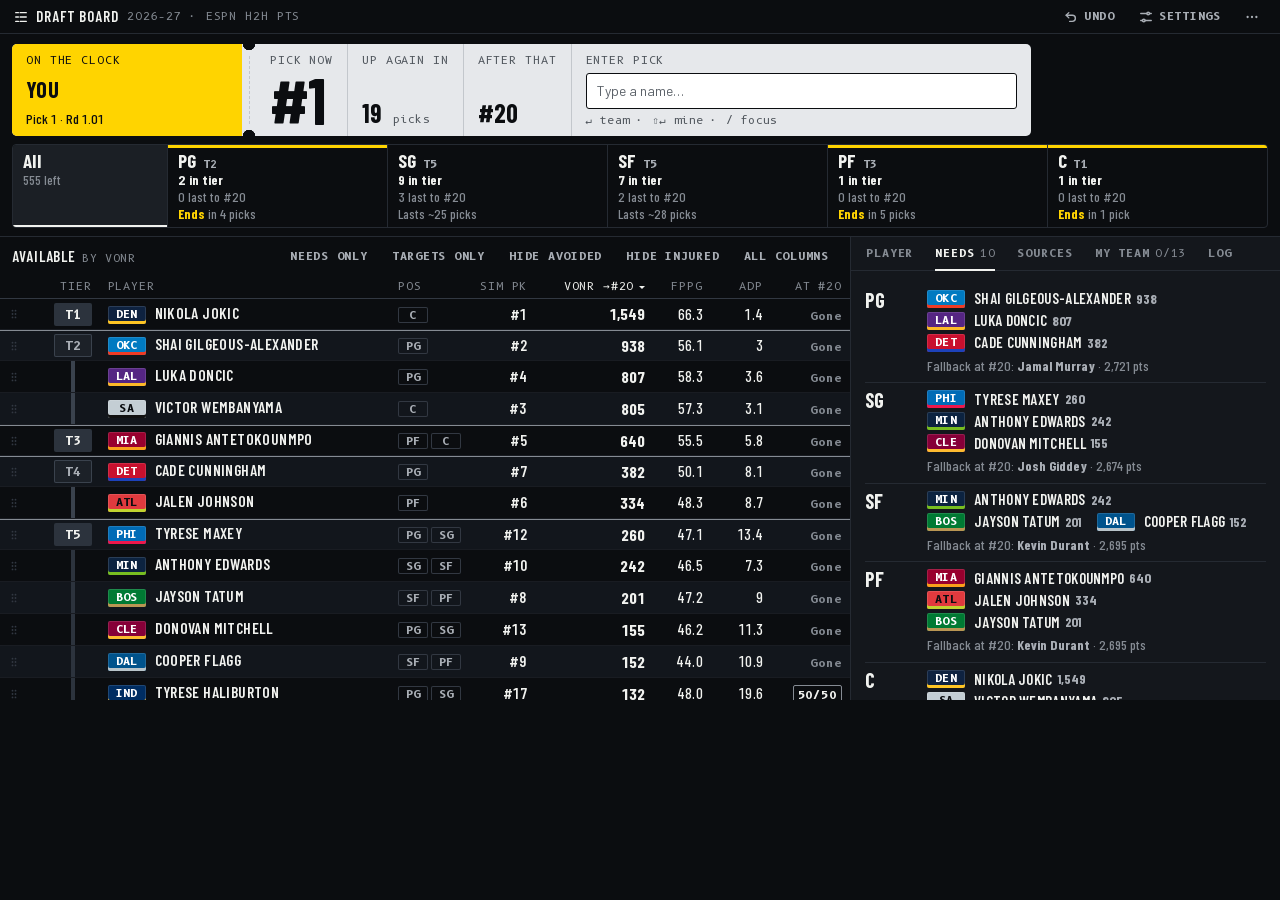
==== commit 8919f5b5: "Update draft board (2026-10-18 11:46)" ====
--- a/public/draft/index.html
+++ b/public/draft/index.html
@@ -50,7 +50,7 @@
 .btn:disabled{opacity:.35;cursor:default}
 
 /* ---------- app frame ---------- */
-.app{height:100vh;display:grid;grid-template-columns:minmax(0,1fr);grid-template-rows:auto auto auto minmax(0,1fr)}
+.app{height:100vh;height:100dvh;display:grid;grid-template-columns:minmax(0,1fr);grid-template-rows:auto auto auto minmax(0,1fr)}
 .bar{display:flex;align-items:center;gap:10px;height:34px;padding:0 10px 0 14px;border-bottom:1px solid var(--rule)}
 .brand{display:flex;align-items:center;gap:8px;font:600 15px/1 var(--cond);letter-spacing:.06em;text-transform:uppercase}
 .brand .sub{font:400 11px/1 var(--mono);color:var(--steel);letter-spacing:.08em}
@@ -115,7 +115,7 @@
 .gate.filled .pos,.gate.filled .s,.gate.filled .s b,.gate.filled .t{color:var(--steel)}
 
 /* ---------- main split ---------- */
-.main{display:grid;grid-template-rows:minmax(0,1fr) var(--dock);min-height:0;border-top:1px solid var(--rule)}
+.main{display:grid;grid-template-columns:minmax(0,1fr);grid-template-rows:minmax(0,1fr) var(--dock);min-height:0;border-top:1px solid var(--rule)}
 .main.collapsed{grid-template-rows:minmax(0,1fr) 34px}
 .main.clock{grid-template-rows:minmax(0,1fr) 200px}
 @media (min-width:1200px){
@@ -153,6 +153,7 @@
 .dep tr:hover .grip{color:var(--steel-2)}
 .grip:hover{background:var(--rule-2);color:var(--white) !important}
 .grip:active{cursor:grabbing}
+.dep td.ours .ud{color:var(--steel-2);font-weight:500}
 .dep td.ours{color:var(--white);font-weight:600;width:48px}
 .dep td.my{color:var(--steel-2);width:44px}
 .dep .my{display:none}
@@ -216,6 +217,7 @@
 .dep tr.sep .label{color:var(--steel-2)}
 .dep tr.sep .label b{color:var(--white);font-weight:700}
 @container (max-width:700px){ .dep .p2{display:none} }
+@container (max-width:560px){ .dep .p1{display:none} }
 @container (max-width:1120px){ .dep .acts{display:none} }
 @container (max-width:980px){ .dep .p3{display:none} }
 @container (max-width:1320px){ .dep .p4{display:none} }
@@ -335,18 +337,59 @@
 .note{color:var(--steel);font:400 12px/1.5 var(--sans);margin:8px 0 0;max-width:72ch}
 .note code{font-family:var(--mono);font-size:11px;color:var(--steel-2)}
 
+
+@media (prefers-reduced-motion:reduce){ *{transition:none !important;animation:none !important} }
 @media (max-width:620px){
-  .pass{grid-template-columns:1fr 14px auto}
-  #segIn,#segThen{display:none}
-  .pass .entry{grid-column:1 / -1;border-left:0;border-top:1px solid var(--paper-rule)}
-  .pass .numeral{font-size:52px}
+  /* title bar: icons only */
+  .bar{padding:0 6px 0 12px}
   .brand .sub{display:none}
-  .gates{grid-template-columns:repeat(3,1fr)}
-  .gate:nth-child(4){border-left:0}
-  .gate:nth-child(n+4){border-top:1px solid var(--rule)}
-  :root{--dock:230px}
-}
-@media (prefers-reduced-motion:reduce){ *{transition:none !important;animation:none !important} }
+  .bar-actions .btn{font-size:0;gap:0;padding:0 8px;height:30px}
+  .bar-actions .btn svg.i{width:16px;height:16px}
+  /* pass: stub | pick | up-in on one row, entry full width below */
+  .pass{grid-template-columns:minmax(0,1fr) 14px auto auto;margin:8px 8px 6px;max-width:none;justify-self:stretch}
+  #segThen{display:none}
+  .pass .seg,.stub{padding:8px 10px 7px}
+  .pass .numeral{font-size:44px}
+  .pass .val{font-size:22px}
+  .stub .who{font-size:19px;max-width:none}
+  .pass .entry{grid-column:1 / -1;border-left:0;border-top:1px solid var(--paper-rule);gap:5px}
+  .entry input{font-size:16px;height:40px}
+  #sugg{left:8px;right:8px}
+  /* gates: one swipeable row */
+  .gates{display:flex;overflow-x:auto;scroll-snap-type:x mandatory;margin:0 8px 6px;scrollbar-width:none}
+  .gates::-webkit-scrollbar{display:none}
+  .gate{flex:0 0 auto;min-width:112px;scroll-snap-align:start}
+  .gate:first-child{min-width:72px}
+  /* board header: title + swipeable toggles */
+  .board-head{flex-wrap:nowrap;overflow-x:auto;scrollbar-width:none;padding:6px 8px}
+  .board-head::-webkit-scrollbar{display:none}
+  .board-head h2 span{display:none}
+  .board-head .sp{display:none}
+  /* rows: no drag handle on touch, roomier tap height */
+  .dep td.mk .grip{display:none}
+  .dep td.mk{width:16px;padding-left:6px}
+  .dep th .hz{display:none}
+  .dep td,.dep th{padding-left:5px;padding-right:5px}
+  .dep td{height:38px}
+  .dep td.nm{max-width:132px}
+  .tm{min-width:34px;margin-right:6px}
+  /* dock: tabs swipe, taller panel */
+  :root{--dock:32dvh}
+  .main.clock{grid-template-rows:minmax(0,1fr) 30dvh}
+  .tabs{overflow-x:auto;scrollbar-width:none}
+  .tabs::-webkit-scrollbar{display:none}
+  .tab{padding:0 9px;flex:none}
+  .dock-body{padding:10px 10px 14px}
+  .segs{grid-template-columns:repeat(2,1fr)}
+  .segs > div:nth-child(4n+1){border-left:1px solid var(--rule)}
+  .segs > div:nth-child(2n+1){border-left:0}
+  .segs > div:nth-child(-n+4){border-top:1px solid var(--rule)}
+  .segs > div:nth-child(-n+2){border-top:0}
+  .pp-head{flex-wrap:wrap}
+  .pp-marks .adj{margin-left:0}
+  .roster{grid-template-columns:repeat(2,1fr)}
+  dialog{padding:16px 14px}
+}
 </style>
 </head>
 <body>
@@ -698,7 +741,12 @@
     if (!best) break;
     gone.add(best.id); rosters[T].push(best); OURS.set(String(best.id), n);
   }
-}
+  // Everyone the simulation leaves undrafted is ranked UD 1, UD 2, … by score: the waiver targets
+  OURS_UD = new Map();
+  let u = 0;
+  for (const pl of byScore) if (!gone.has(pl.id)) OURS_UD.set(String(pl.id), ++u);
+}
+let OURS_UD = new Map();
 
 
 // ------------------------------------------------------------------ view state
@@ -761,16 +809,17 @@
   { k: "tier", l: "Tier", t: "Natural break in the value curve (1 = top). Neighbouring tiers alternate shade.", get: p => p.tier, asc: 1, cls: "tiercell", html: p => p.tier ? (p._tierCont ? `<span class="tierblk cont ${p.tier % 2 ? "odd" : "even"}" title="Tier ${p.tier}"></span>` : `<span class="tierblk ${p.tier % 2 ? "odd" : "even"}">T${p.tier}</span>`) : `<span class="tierblk none">–</span>` },
   { k: "name", l: "Player", get: p => p.name, asc: 1, cls: "l nm",
     html: p => `${tchip(p.team)}<span class="pname">${esc(p.name)}</span>${injTag(p)}` },
-  { k: "pos", l: "Pos", t: "Eligible positions. Click one to show only that position; click it again to show everyone.", get: p => POS_ORDER.indexOf((p.pos || [])[0] ?? "") * 100 + (p.pos || []).length, asc: 1, cls: "l poscell",
+  { k: "pos", l: "Pos", t: "Eligible positions. Click one to show only that position; click it again to show everyone.", get: p => POS_ORDER.indexOf((p.pos || [])[0] ?? "") * 100 + (p.pos || []).length, asc: 1, cls: "l poscell p1",
     html: p => (p.pos || []).map(x => `<button class="postok" data-pos="${x}" data-postoggle="1" aria-pressed="${ui.pos === x}">${x}</button>`).join("") || "–" },
-  { k: "ours", l: "Sim pk", t: "Simulated pick: where a draft from here would take him if every team drafted by VONR for its own roster. Ignores your marks and My # order.", get: p => OURS.get(String(p.id)) ?? null, asc: 1, cls: "ours", html: p => OURS.has(String(p.id)) ? "#" + OURS.get(String(p.id)) : "–" },
+  { k: "ours", l: "Sim pk", t: "Simulated pick: where a draft from here would take him if every team drafted by VONR for its own roster. Ignores your marks and My # order.", get: p => OURS.get(String(p.id)) ?? (OURS_UD.has(String(p.id)) ? 10000 + OURS_UD.get(String(p.id)) : null), asc: 1, cls: "ours p1",
+    html: p => OURS.has(String(p.id)) ? "#" + OURS.get(String(p.id)) : OURS_UD.has(String(p.id)) ? `<span class="ud" title="Undrafted in the simulation: waiver target #${OURS_UD.get(String(p.id))}">UD ${OURS_UD.get(String(p.id))}</span>` : "–" },
   { k: "my", l: "My #", t: "Your own order. Drag rows by the handle to set it.", get: p => ORDER_POS.get(String(p.id)) ?? null, asc: 1, cls: "my", html: p => MY_RANK.get(String(p.id)) ?? "–" },
   { k: "vonr", l: "VONR", t: "Value over next replacement, in season points: how far he clears the best player at a slot you need who should still be there at the pick shown in the header", get: p => p.vonr,
     cls: p => "vonr" + (p.vonr != null && p.vonr <= 0 ? " neg" : ""), html: p => p.vonr == null ? "–" : `<b title="vs the best ${p.vonrSlot || ""} likely left">${val(p.vonr)}</b>` },
   { k: "score", l: "Score", t: "Projected season points (blended FPPG × games) plus playoff-schedule bonus", get: p => p.score, cls: "p3", html: p => val(p.score) },
   { k: "blend", l: "FPPG", t: "Blended fantasy points per game", get: p => p.blend, cls: "p2", html: p => f1(p.blend) },
   { k: "po", l: "PO G", t: "Team games in your fantasy playoff weeks", get: p => p.po, thc: "p3", cls: p => "p3 " + (p.po == null ? "" : p.po > AVG_PO + 0.5 ? "hi" : p.po < AVG_PO - 0.5 ? "dim" : ""), html: p => p.po ?? "–" },
-  { k: "espnAdp", l: "ADP", t: "ESPN average draft position", get: p => p.espnAdp, asc: 1, html: p => rk(p.espnAdp) },
+  { k: "espnAdp", l: "ADP", t: "ESPN average draft position", get: p => p.espnAdp, asc: 1, cls: "p1", html: p => rk(p.espnAdp) },
   { k: "rank", l: "Rk", t: "Your blended rank among all players", get: p => p.rank, asc: 1, cls: "p4", html: p => p.rank ?? "–" },
   { k: "fE", l: "ESPN pj", t: "ESPN 2026-27 projection, FPPG with your scoring", get: p => p.fE, cls: "p3", html: p => f1(p.fE) },
   { k: "fF", l: "FP pj", t: "FantasyPros 2026-27 projection, FPPG with your scoring", get: p => p.fF, cls: "p3", html: p => f1(p.fF) },
@@ -937,7 +986,7 @@
 
   const until = nextTarget();
   $("#tbl thead").innerHTML = "<tr>" + COLS.map(c => {
-    const label = c.k === "av" ? (until ? "At #" + until : "Next") : c.k === "vonr" && VONR_CTX.L ? `VONR →#${VONR_CTX.L}` : c.l;
+    const label = c.k === "av" ? (until ? "At #" + until : "Next") : c.k === "vonr" && VONR_CTX.L ? `VONR<span class="hz"> →#${VONR_CTX.L}</span>` : c.l;
     const base = (c.thc ?? (typeof c.cls === "string" ? c.cls : "")).split(" ").filter(x => x === "l" || x === "acts" || x === "my" || /^p\d$/.test(x));
     const cls = [...base, ui.sort === c.k ? "on" : "", ui.sort === c.k && ui.dir > 0 ? "asc" : ""].join(" ");
     return `<th class="${cls}" ${c.nosort ? "" : `data-sort="${c.k}"`} title="${esc(c.t || "")}">${label}</th>`;
